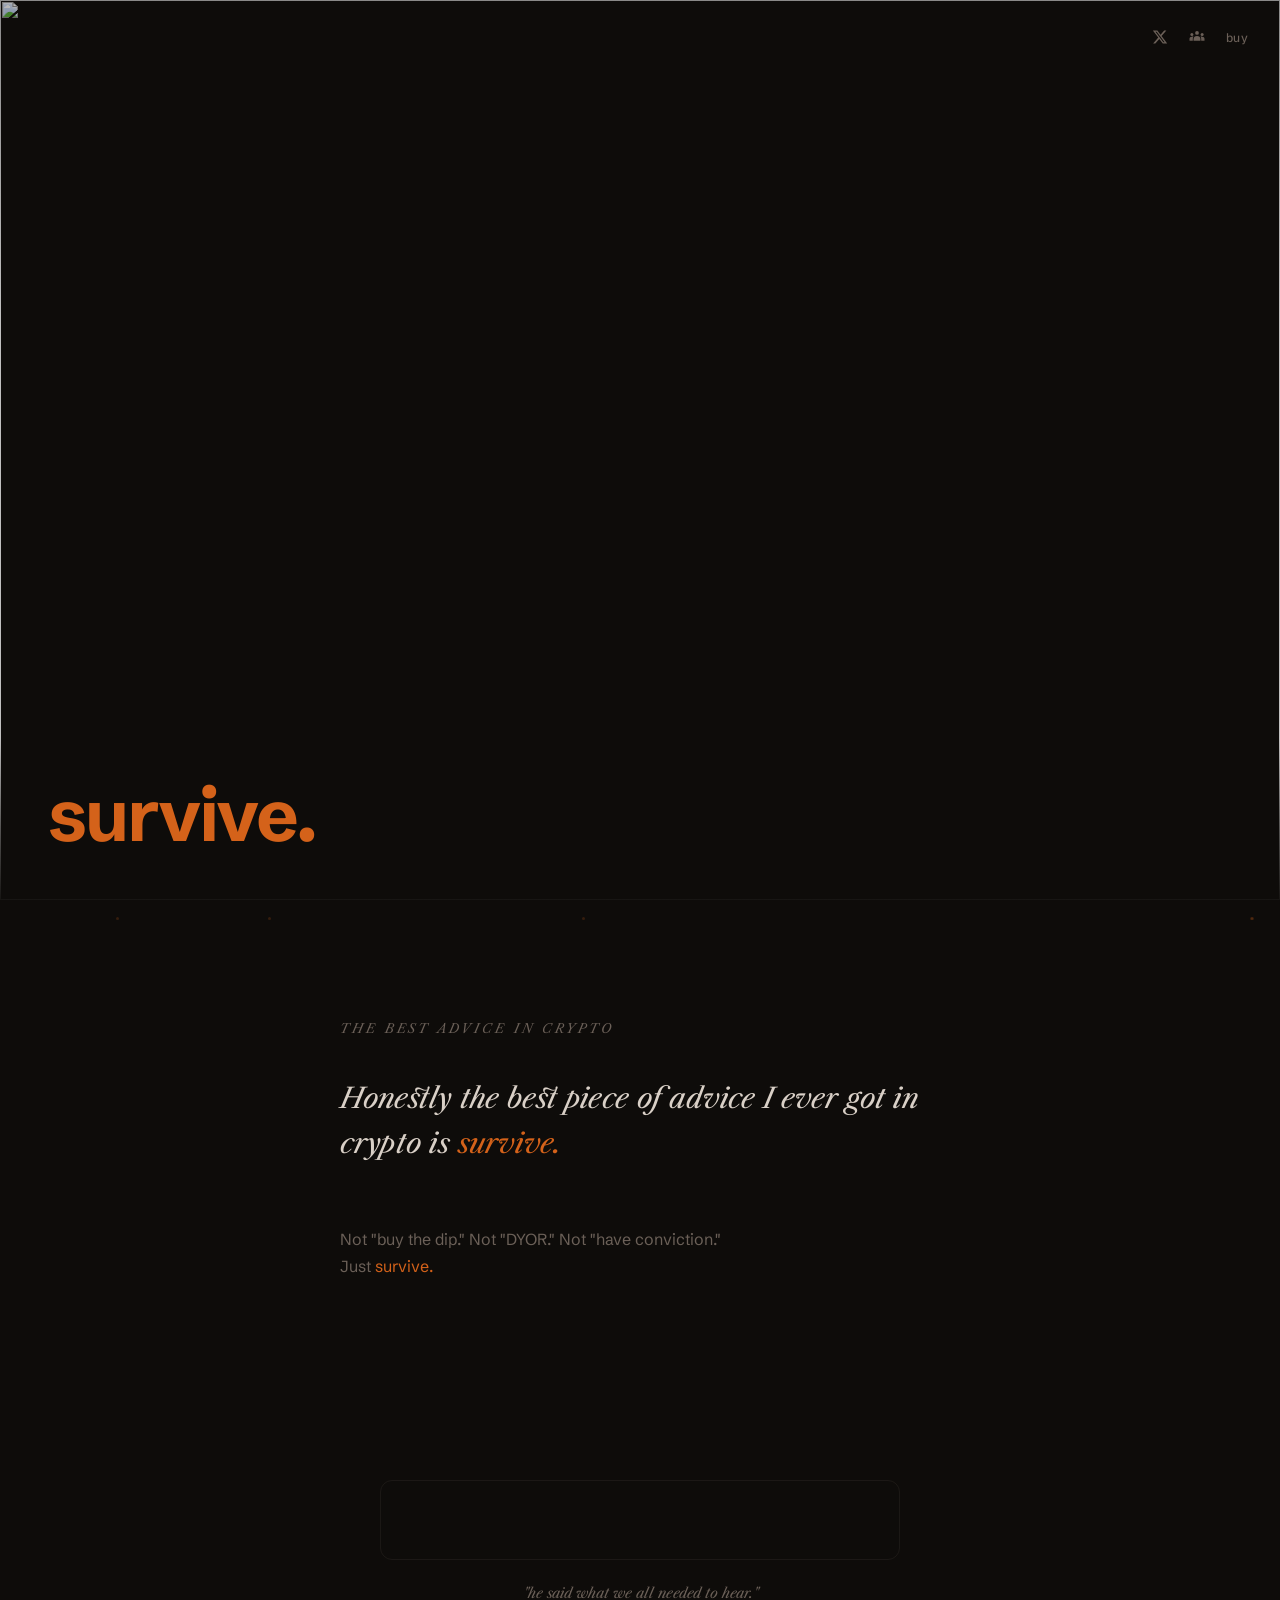
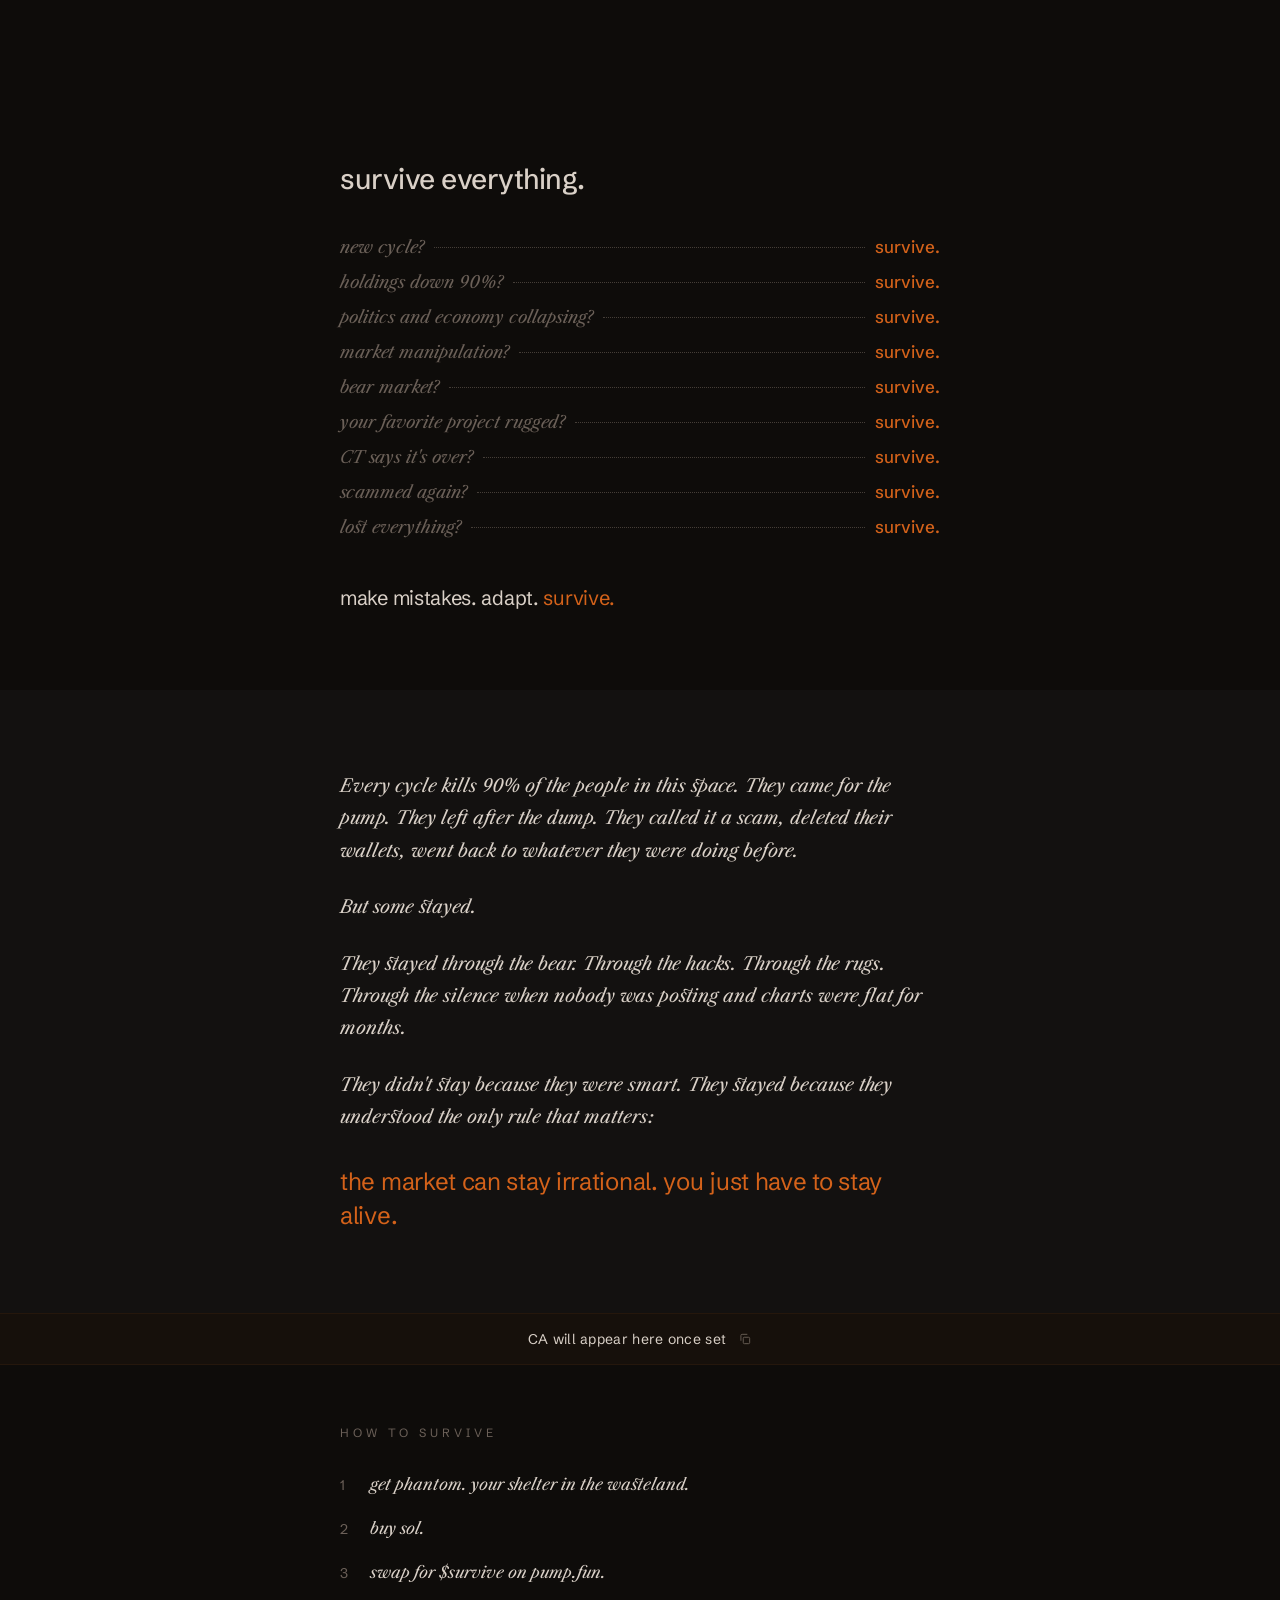
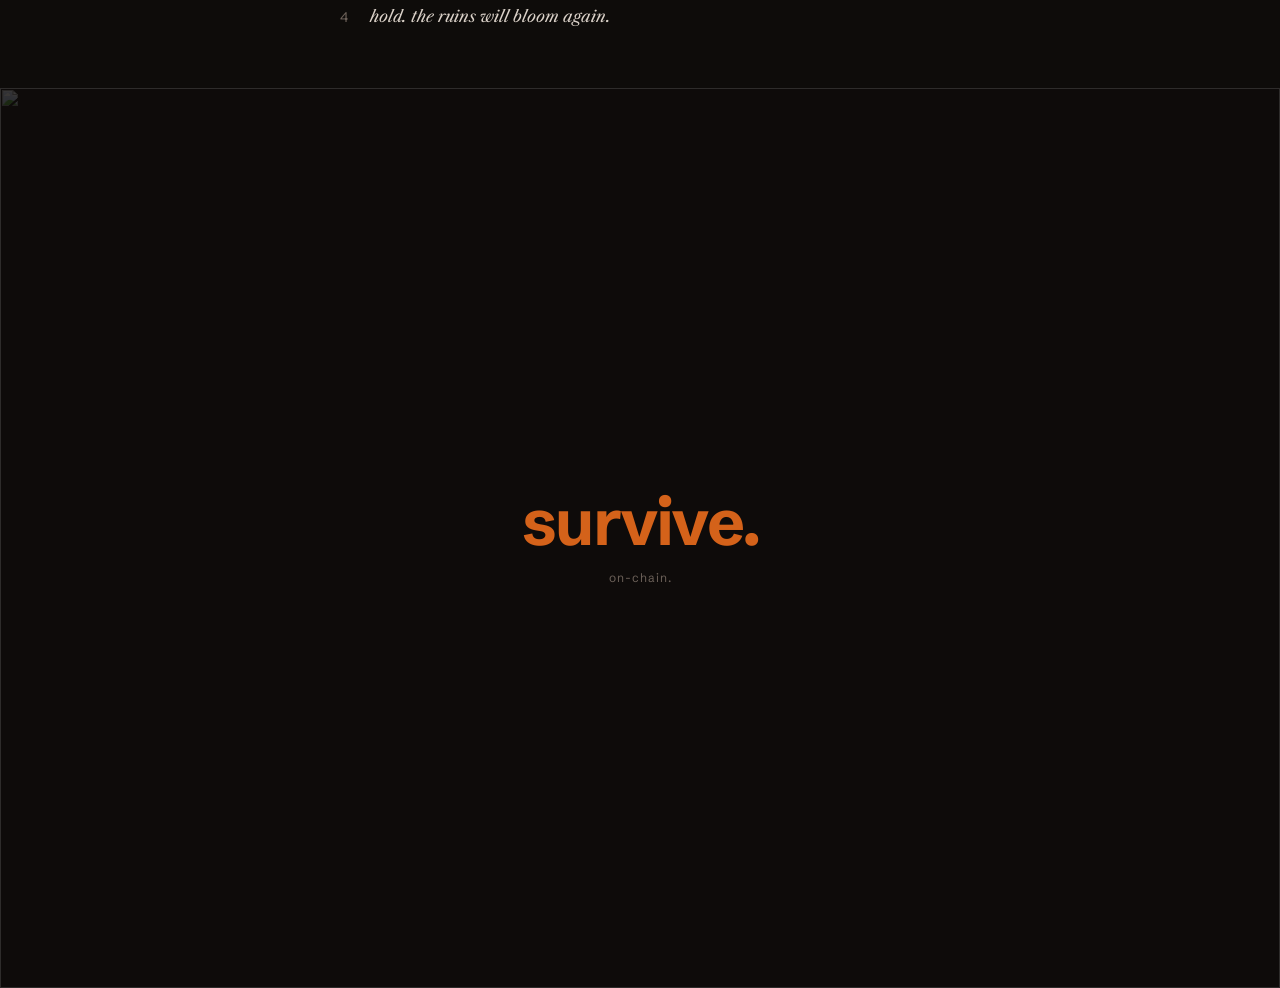
==== index.html @ 2aa5c8fb "initial commit: survive landing + admin" ====
<!DOCTYPE html>
<html lang="en">
<head>
    <meta charset="UTF-8">
    <meta name="viewport" content="width=device-width, initial-scale=1.0">
    <title>survive.</title>
    <meta name="description" content="the best advice in crypto. survive.">
    <link rel="icon" href="static/favicon.ico">
    <link rel="preconnect" href="https://fonts.googleapis.com">
    <link rel="preconnect" href="https://fonts.gstatic.com" crossorigin>
    <link href="https://fonts.googleapis.com/css2?family=Libre+Caslon+Text:ital,wght@0,400;1,400&family=Schibsted+Grotesk:wght@400;500;700&display=swap" rel="stylesheet">
    <link rel="stylesheet" href="style.css">
</head>
<body>

    <!-- nav -->
    <nav class="nav">
        <a id="nav-x" class="nav__icon" href="#" target="_blank" rel="noopener" aria-label="X">
            <svg viewBox="0 0 24 24" width="16" height="16" fill="currentColor" aria-hidden="true"><path d="M18.244 2.25h3.308l-7.227 8.26 8.502 11.24H16.17l-5.214-6.817L4.99 21.75H1.68l7.73-8.835L1.254 2.25H8.08l4.713 6.231zm-1.161 17.52h1.833L7.084 4.126H5.117z"/></svg>
        </a>
        <a id="nav-community" class="nav__icon" href="#" target="_blank" rel="noopener" aria-label="Community">
            <svg viewBox="0 0 24 24" width="18" height="18" fill="currentColor" aria-hidden="true">
                <circle cx="12" cy="6.5" r="2.5"/>
                <circle cx="5.2" cy="8.5" r="2"/>
                <circle cx="18.8" cy="8.5" r="2"/>
                <path d="M12 10.5c-2.8 0-4.6 1.7-4.6 4v2.5h9.2v-2.5c0-2.3-1.8-4-4.6-4z"/>
                <path d="M5.2 11.5c-2 0-3.2 1.2-3.2 2.8V17h4.4v-2.5c0-1.3.4-2.4 1-3.2-.6-.05-1.4-.1-2.2 0z" opacity=".95"/>
                <path d="M18.8 11.5c2 0 3.2 1.2 3.2 2.8V17h-4.4v-2.5c0-1.3-.4-2.4-1-3.2.6-.05 1.4-.1 2.2 0z" opacity=".95"/>
            </svg>
        </a>
        <a id="nav-buy" class="nav__buy" href="#" target="_blank" rel="noopener">buy</a>
    </nav>

    <!-- scroll-revealed CA pill -->
    <div class="ca-pill" id="ca-pill" role="button" tabindex="0" aria-label="copy contract address">
        <span class="ca-pill__label">CA</span>
        <span class="ca-pill__value" id="ca-pill-value">—</span>
    </div>

    <!-- I — HERO -->
    <section class="hero" id="hero">
        <img class="hero__img" src="static/hero.png" alt="">
        <div class="hero__overlay-top"></div>
        <div class="hero__overlay-bottom"></div>
        <h1 class="hero__word">survive.</h1>
    </section>

    <!-- II — THE ADVICE -->
    <section class="advice">
        <p class="advice__kicker">THE BEST ADVICE IN CRYPTO</p>
        <p class="advice__quote">
            Honestly the best piece of advice I ever got in crypto is <span class="ember">survive.</span>
        </p>
        <p class="advice__sub">
            Not "buy the dip." Not "DYOR." Not "have conviction."<br>
            Just <span class="ember">survive.</span>
        </p>
    </section>

    <!-- III — THE EMBED -->
    <section class="embed">
        <div class="embed__wrap" id="embed-wrap">
            <!-- tweet injected by script.js -->
        </div>
        <p class="embed__caption">"he said what we all needed to hear."</p>
    </section>

    <!-- IV — SURVIVE EVERYTHING -->
    <section class="every">
        <h2 class="every__title">survive everything.</h2>
        <div class="every__list" id="every-list">
            <div class="row"><span class="row__l">new cycle?</span><span class="row__dots"></span><span class="row__r">survive.</span></div>
            <div class="row"><span class="row__l">holdings down 90%?</span><span class="row__dots"></span><span class="row__r">survive.</span></div>
            <div class="row"><span class="row__l">politics and economy collapsing?</span><span class="row__dots"></span><span class="row__r">survive.</span></div>
            <div class="row"><span class="row__l">market manipulation?</span><span class="row__dots"></span><span class="row__r">survive.</span></div>
            <div class="row"><span class="row__l">bear market?</span><span class="row__dots"></span><span class="row__r">survive.</span></div>
            <div class="row"><span class="row__l">your favorite project rugged?</span><span class="row__dots"></span><span class="row__r">survive.</span></div>
            <div class="row"><span class="row__l">CT says it's over?</span><span class="row__dots"></span><span class="row__r">survive.</span></div>
            <div class="row"><span class="row__l">scammed again?</span><span class="row__dots"></span><span class="row__r">survive.</span></div>
            <div class="row"><span class="row__l">lost everything?</span><span class="row__dots"></span><span class="row__r">survive.</span></div>
        </div>
        <p class="every__outro">make mistakes. adapt. <span class="ember">survive.</span></p>
    </section>

    <!-- V — THE ONES WHO STAYED -->
    <section class="stayed">
        <div class="stayed__inner">
            <p>Every cycle kills 90% of the people in this space. They came for the pump. They left after the dump. They called it a scam, deleted their wallets, went back to whatever they were doing before.</p>
            <p>But some stayed.</p>
            <p>They stayed through the bear. Through the hacks. Through the rugs. Through the silence when nobody was posting and charts were flat for months.</p>
            <p>They didn't stay because they were smart. They stayed because they understood the only rule that matters:</p>
            <p class="stayed__final">the market can stay irrational. you just have to stay alive.</p>
        </div>
    </section>

    <!-- VI — CA BAR -->
    <div class="cabar" id="cabar" role="button" tabindex="0" aria-label="copy contract address">
        <span class="cabar__value" id="cabar-value">—</span>
        <svg class="cabar__copy" viewBox="0 0 24 24" width="14" height="14" fill="none" stroke="currentColor" stroke-width="1.6" aria-hidden="true">
            <rect x="9" y="9" width="11" height="11" rx="2"/>
            <path d="M5 15V6a2 2 0 0 1 2-2h9"/>
        </svg>
    </div>

    <!-- VII — HOW TO SURVIVE -->
    <section class="how">
        <p class="how__kicker">HOW TO SURVIVE</p>
        <ol class="how__list">
            <li><span class="how__n">1</span><span class="how__t">get phantom. your shelter in the wasteland.</span></li>
            <li><span class="how__n">2</span><span class="how__t">buy sol.</span></li>
            <li><span class="how__n">3</span><span class="how__t">swap for $survive on pump.fun.</span></li>
            <li><span class="how__n">4</span><span class="how__t">hold. the ruins will bloom again.</span></li>
        </ol>
    </section>

    <!-- VIII — FOOTER -->
    <section class="foot">
        <img class="foot__img" src="static/hero.png" alt="">
        <div class="foot__overlay"></div>
        <div class="foot__center">
            <h3 class="foot__word">survive.</h3>
            <p class="foot__sub">on-chain.</p>
        </div>
    </section>

    <!-- toast -->
    <div class="toast" id="toast">copied. now survive.</div>

    <script src="script.js"></script>
    <script async src="https://platform.twitter.com/widgets.js" charset="utf-8"></script>
</body>
</html>
---- style.css ----
:root {
    --scorched: #0E0C0A;
    --scorched-2: #131110;
    --ember: #D4621A;
    --ash: #D9D0C7;
    --smoke: #6B6058;
    --ember-line: rgba(212, 98, 26, 0.08);
    --ember-tint: rgba(212, 98, 26, 0.04);
    --ember-hover: rgba(212, 98, 26, 0.2);
    --smoke-line: rgba(107, 96, 88, 0.15);
}

*, *::before, *::after {
    margin: 0;
    padding: 0;
    box-sizing: border-box;
}

html {
    scroll-behavior: smooth;
    -webkit-font-smoothing: antialiased;
    -moz-osx-font-smoothing: grayscale;
}

body {
    background: var(--scorched);
    color: var(--ash);
    font-family: 'Libre Caslon Text', Georgia, serif;
    font-style: italic;
    overflow-x: hidden;
    min-height: 100vh;
}

.ember { color: var(--ember); }

/* --- NAV --- */
.nav {
    position: fixed;
    top: 28px;
    right: 32px;
    z-index: 50;
    display: flex;
    align-items: center;
    gap: 20px;
}

.nav__icon {
    color: var(--smoke);
    display: inline-flex;
    align-items: center;
    justify-content: center;
    transition: color 0.25s ease;
}

.nav__icon:hover { color: var(--ash); }

.nav__buy {
    font-family: 'Schibsted Grotesk', sans-serif;
    font-style: normal;
    font-size: 12px;
    font-weight: 500;
    letter-spacing: 0.5px;
    color: var(--smoke);
    text-decoration: none;
    transition: color 0.25s ease;
}

.nav__buy:hover { color: var(--ember); }

/* --- SCROLL CA PILL --- */
.ca-pill {
    position: fixed;
    top: 64px;
    right: 32px;
    z-index: 49;
    font-family: 'Schibsted Grotesk', sans-serif;
    font-style: normal;
    font-size: 11px;
    letter-spacing: 0.5px;
    color: var(--smoke);
    cursor: pointer;
    user-select: none;
    opacity: 0;
    transform: translateY(-4px);
    pointer-events: none;
    transition: opacity 0.4s ease, transform 0.4s ease, color 0.25s ease;
    display: flex;
    align-items: center;
    gap: 8px;
}

.ca-pill__label {
    color: var(--smoke);
    font-weight: 500;
}

.ca-pill__value {
    color: var(--ash);
    font-weight: 400;
}

body.past-hero .ca-pill {
    opacity: 1;
    transform: translateY(0);
    pointer-events: auto;
}

.ca-pill:hover { color: var(--ember); }
.ca-pill:hover .ca-pill__value { color: var(--ember); }

/* --- I — HERO --- */
.hero {
    position: relative;
    min-height: 100vh;
    overflow: hidden;
}

.hero__img {
    position: absolute;
    inset: 0;
    width: 100%;
    height: 100%;
    object-fit: cover;
    object-position: center;
}

.hero__overlay-top {
    position: absolute;
    inset: 0;
    background: linear-gradient(to bottom, rgba(14, 12, 10, 0.3) 0%, rgba(14, 12, 10, 0) 35%);
    pointer-events: none;
}

.hero__overlay-bottom {
    position: absolute;
    inset: 0;
    background: linear-gradient(to top, rgba(14, 12, 10, 0.95) 0%, rgba(14, 12, 10, 0.6) 8%, rgba(14, 12, 10, 0) 18%);
    pointer-events: none;
}

.hero__word {
    position: absolute;
    bottom: 48px;
    left: 48px;
    font-family: 'Schibsted Grotesk', sans-serif;
    font-style: normal;
    font-weight: 700;
    font-size: 72px;
    line-height: 1;
    letter-spacing: -2px;
    color: var(--ember);
    margin: 0;
}

/* --- II — THE ADVICE --- */
.advice {
    padding: 120px 24px;
    max-width: 648px;
    margin: 0 auto;
    text-align: left;
}

.advice__kicker {
    font-family: 'Libre Caslon Text', serif;
    font-style: italic;
    font-size: 13px;
    color: var(--smoke);
    letter-spacing: 3px;
    margin-bottom: 40px;
}

.advice__quote {
    font-family: 'Libre Caslon Text', serif;
    font-style: italic;
    font-size: 28px;
    line-height: 1.6;
    color: var(--ash);
    margin-bottom: 60px;
}

.advice__sub {
    font-family: 'Schibsted Grotesk', sans-serif;
    font-style: normal;
    font-size: 16px;
    line-height: 1.7;
    color: var(--smoke);
}

/* --- III — THE EMBED --- */
.embed {
    padding: 80px 24px;
    max-width: 568px;
    margin: 0 auto;
}

.embed__wrap {
    max-width: 520px;
    margin: 0 auto;
    border-radius: 12px;
    border: 1px solid var(--smoke-line);
    overflow: hidden;
    transition: border-color 0.3s ease;
    min-height: 80px;
}

.embed__wrap:hover { border-color: var(--ember-hover); }

.embed__wrap .twitter-tweet { margin: 0 !important; }

.embed__wrap iframe {
    border-radius: 12px !important;
}

.tweet-fallback {
    display: block;
    width: 100%;
    height: auto;
}

.embed__caption {
    font-family: 'Libre Caslon Text', serif;
    font-style: italic;
    font-size: 14px;
    color: var(--smoke);
    text-align: center;
    margin-top: 24px;
}

/* --- IV — SURVIVE EVERYTHING --- */
.every {
    padding: 80px 24px;
    max-width: 648px;
    margin: 0 auto;
}

.every__title {
    font-family: 'Schibsted Grotesk', sans-serif;
    font-style: normal;
    font-weight: 500;
    font-size: 28px;
    color: var(--ash);
    margin-bottom: 40px;
    letter-spacing: -0.5px;
}

.every__list {
    display: flex;
    flex-direction: column;
    gap: 14px;
}

.row {
    display: flex;
    align-items: baseline;
    gap: 0;
    opacity: 0;
    transform: translateY(6px);
    transition: opacity 0.7s ease, transform 0.7s ease;
}

.row.in {
    opacity: 1;
    transform: translateY(0);
}

.row__l {
    font-family: 'Libre Caslon Text', serif;
    font-style: italic;
    font-size: 17px;
    color: var(--smoke);
    white-space: nowrap;
}

.row__dots {
    flex: 1;
    border-bottom: 1px dotted var(--smoke);
    margin: 0 10px;
    transform: translateY(-5px);
    min-width: 24px;
    opacity: 0.6;
}

.row__r {
    font-family: 'Schibsted Grotesk', sans-serif;
    font-style: normal;
    font-weight: 500;
    font-size: 17px;
    color: var(--ember);
    white-space: nowrap;
}

.every__outro {
    margin-top: 48px;
    font-family: 'Schibsted Grotesk', sans-serif;
    font-style: normal;
    font-size: 20px;
    color: var(--ash);
    letter-spacing: -0.3px;
}

/* --- V — THE ONES WHO STAYED --- */
.stayed {
    background: var(--scorched-2);
    padding: 80px 24px;
}

.stayed__inner {
    max-width: 600px;
    margin: 0 auto;
}

.stayed__inner p {
    font-family: 'Libre Caslon Text', serif;
    font-style: italic;
    font-size: 18px;
    line-height: 1.8;
    color: var(--ash);
    margin-bottom: 24px;
}

.stayed__inner p:last-child { margin-bottom: 0; }

.stayed__final {
    font-family: 'Schibsted Grotesk', sans-serif !important;
    font-style: normal !important;
    font-size: 24px !important;
    line-height: 1.4 !important;
    color: var(--ember) !important;
    margin-top: 32px !important;
    letter-spacing: -0.3px;
}

/* --- VI — CA BAR --- */
.cabar {
    width: 100%;
    background: var(--ember-tint);
    border-top: 1px solid var(--ember-line);
    border-bottom: 1px solid var(--ember-line);
    padding: 16px 24px;
    display: flex;
    align-items: center;
    justify-content: center;
    gap: 12px;
    cursor: pointer;
    user-select: none;
    transition: background 0.25s ease;
}

.cabar:hover { background: rgba(212, 98, 26, 0.07); }

.cabar__value {
    font-family: 'Schibsted Grotesk', sans-serif;
    font-style: normal;
    font-size: 14px;
    color: var(--ash);
    letter-spacing: 0.3px;
    word-break: break-all;
    text-align: center;
}

.cabar__copy {
    color: var(--smoke);
    flex-shrink: 0;
    transition: color 0.25s ease;
}

.cabar:hover .cabar__copy { color: var(--ember); }

/* --- VII — HOW TO SURVIVE --- */
.how {
    padding: 60px 24px;
    max-width: 648px;
    margin: 0 auto;
}

.how__kicker {
    font-family: 'Schibsted Grotesk', sans-serif;
    font-style: normal;
    font-size: 12px;
    color: var(--smoke);
    letter-spacing: 4px;
    margin-bottom: 32px;
}

.how__list {
    list-style: none;
    display: flex;
    flex-direction: column;
    gap: 20px;
}

.how__list li {
    display: flex;
    align-items: baseline;
    gap: 16px;
}

.how__n {
    font-family: 'Schibsted Grotesk', sans-serif;
    font-style: normal;
    font-size: 14px;
    color: var(--smoke);
    min-width: 14px;
}

.how__t {
    font-family: 'Libre Caslon Text', serif;
    font-style: italic;
    font-size: 16px;
    line-height: 1.5;
    color: var(--ash);
}

/* --- VIII — FOOTER --- */
.foot {
    position: relative;
    min-height: 100vh;
    overflow: hidden;
    display: flex;
    align-items: center;
    justify-content: center;
}

.foot__img {
    position: absolute;
    inset: 0;
    width: 100%;
    height: 100%;
    object-fit: cover;
    object-position: center;
}

.foot__overlay {
    position: absolute;
    inset: 0;
    background: rgba(14, 12, 10, 0.82);
    pointer-events: none;
}

.foot__center {
    position: relative;
    text-align: center;
    z-index: 1;
}

.foot__word {
    font-family: 'Schibsted Grotesk', sans-serif;
    font-style: normal;
    font-weight: 700;
    font-size: 64px;
    line-height: 1;
    letter-spacing: -2px;
    color: var(--ember);
    margin: 0 0 16px 0;
    animation: pulse 5s ease-in-out infinite;
}

.foot__sub {
    font-family: 'Schibsted Grotesk', sans-serif;
    font-style: normal;
    font-size: 12px;
    letter-spacing: 1px;
    color: var(--smoke);
}

@keyframes pulse {
    0%, 100% { opacity: 0.6; }
    50% { opacity: 1; }
}

/* --- EMBERS --- */
.ember-dot {
    position: fixed;
    bottom: -20px;
    width: 3px;
    height: 3px;
    border-radius: 50%;
    background: var(--ember);
    pointer-events: none;
    z-index: 5;
    opacity: 0.2;
    animation: drift linear infinite, flicker ease-in-out infinite;
}

@keyframes drift {
    from { transform: translateY(0); }
    to { transform: translateY(-110vh); }
}

@keyframes flicker {
    0%, 100% { opacity: 0.15; }
    50% { opacity: 0.3; }
}

/* --- TOAST --- */
.toast {
    position: fixed;
    bottom: 32px;
    left: 50%;
    transform: translateX(-50%) translateY(8px);
    font-family: 'Schibsted Grotesk', sans-serif;
    font-style: normal;
    font-size: 13px;
    letter-spacing: 0.4px;
    color: var(--ember);
    background: rgba(14, 12, 10, 0.95);
    border: 1px solid var(--ember-line);
    padding: 10px 18px;
    border-radius: 4px;
    opacity: 0;
    pointer-events: none;
    z-index: 100;
    transition: opacity 0.3s ease, transform 0.3s ease;
}

.toast.show {
    opacity: 1;
    transform: translateX(-50%) translateY(0);
}

/* --- RESPONSIVE --- */
@media (max-width: 768px) {
    .nav {
        top: 20px;
        right: 20px;
        gap: 16px;
    }
    .ca-pill {
        top: 52px;
        right: 20px;
        font-size: 10px;
    }
    .hero__word {
        bottom: 32px;
        left: 24px;
        font-size: 40px;
        letter-spacing: -1.2px;
    }
    .advice {
        padding: 80px 24px;
    }
    .advice__quote {
        font-size: 20px;
        line-height: 1.55;
    }
    .advice__sub {
        font-size: 14px;
    }
    .embed { padding: 60px 20px; }
    .every { padding: 60px 24px; }
    .every__title { font-size: 24px; }
    .row__l, .row__r { font-size: 15px; }
    .row__l {
        white-space: normal;
        max-width: 60%;
    }
    .every__outro { font-size: 17px; }
    .stayed { padding: 60px 24px; }
    .stayed__inner p { font-size: 16px; line-height: 1.75; }
    .stayed__final { font-size: 20px !important; }
    .how { padding: 48px 24px; }
    .how__t { font-size: 15px; }
    .cabar__value { font-size: 12px; }
    .foot__word {
        font-size: 36px;
        letter-spacing: -1px;
    }
}

@media (max-width: 380px) {
    .row__l { font-size: 14px; max-width: 55%; }
    .row__r { font-size: 14px; }
    .hero__word { font-size: 36px; }
}

@media (prefers-reduced-motion: reduce) {
    .ember-dot { animation: none; opacity: 0.2; }
    .foot__word { animation: none; opacity: 0.9; }
    .row { transition: none; opacity: 1; transform: none; }
}
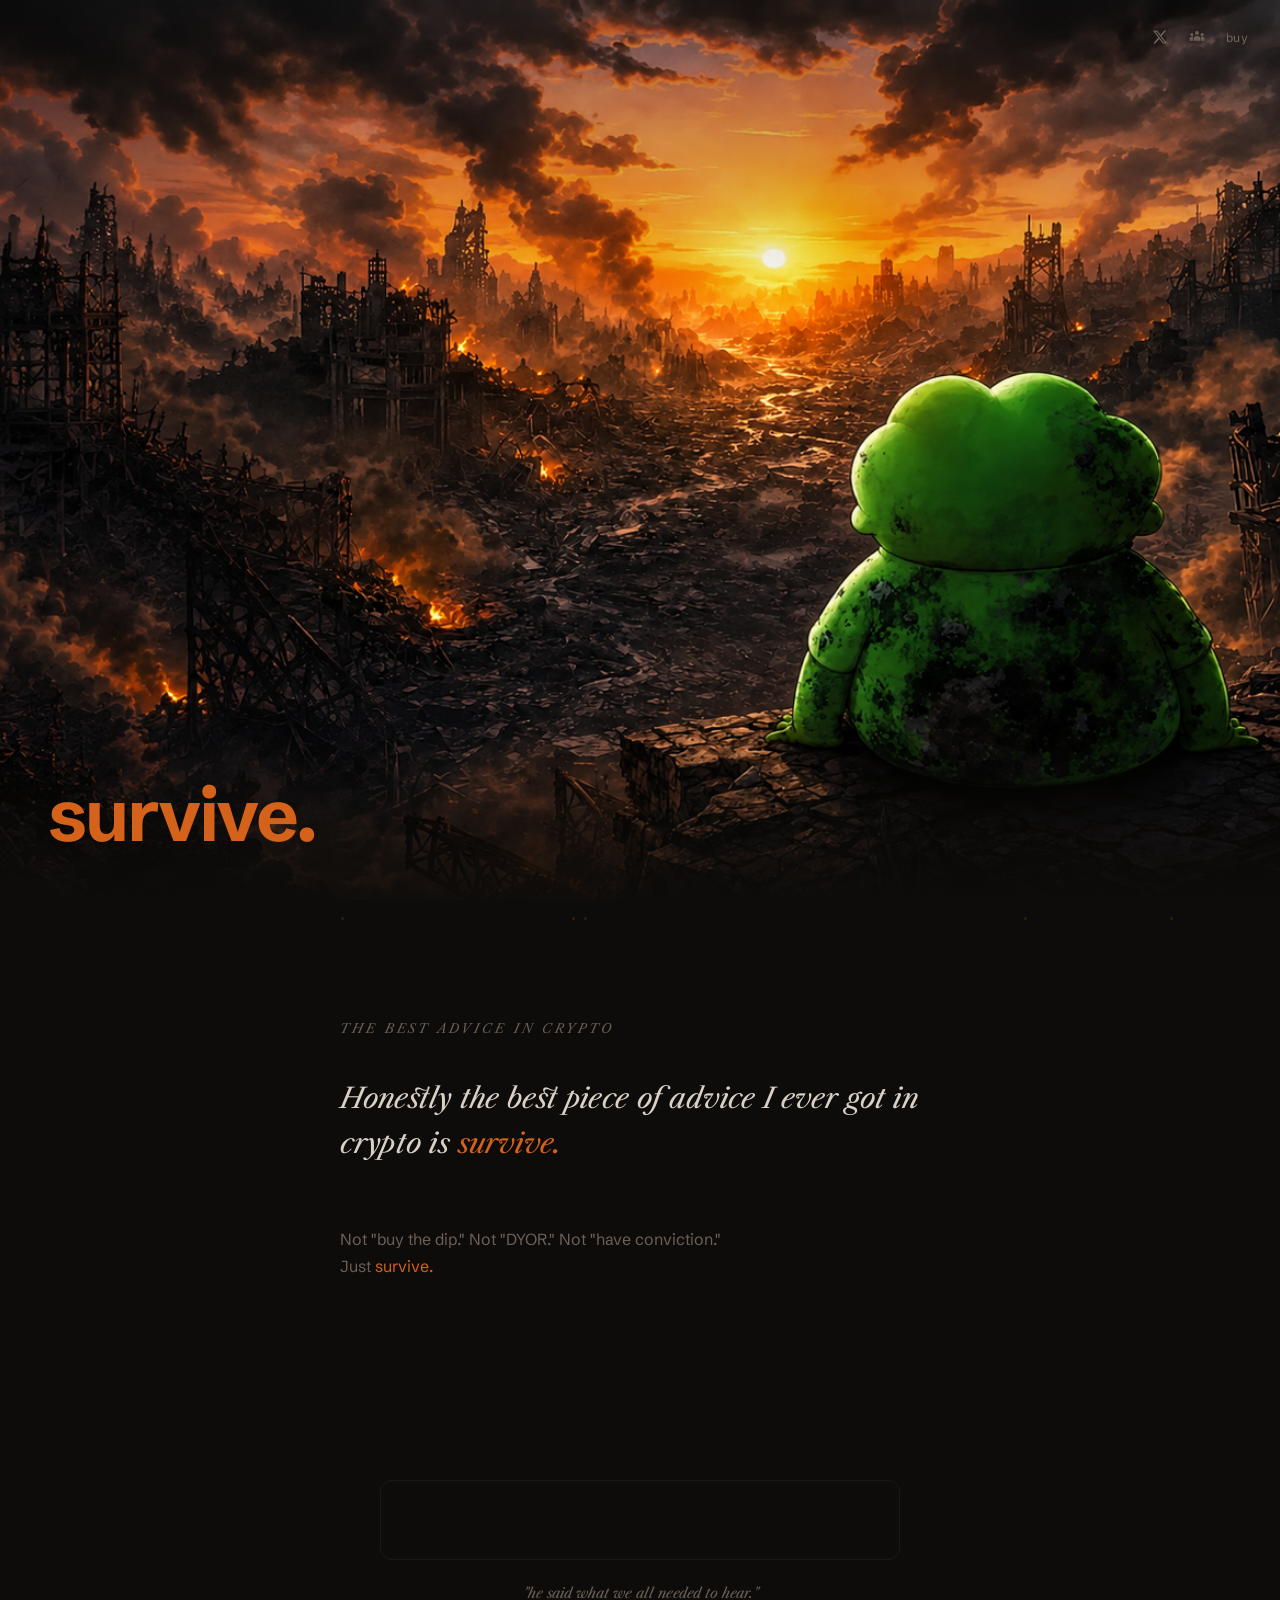
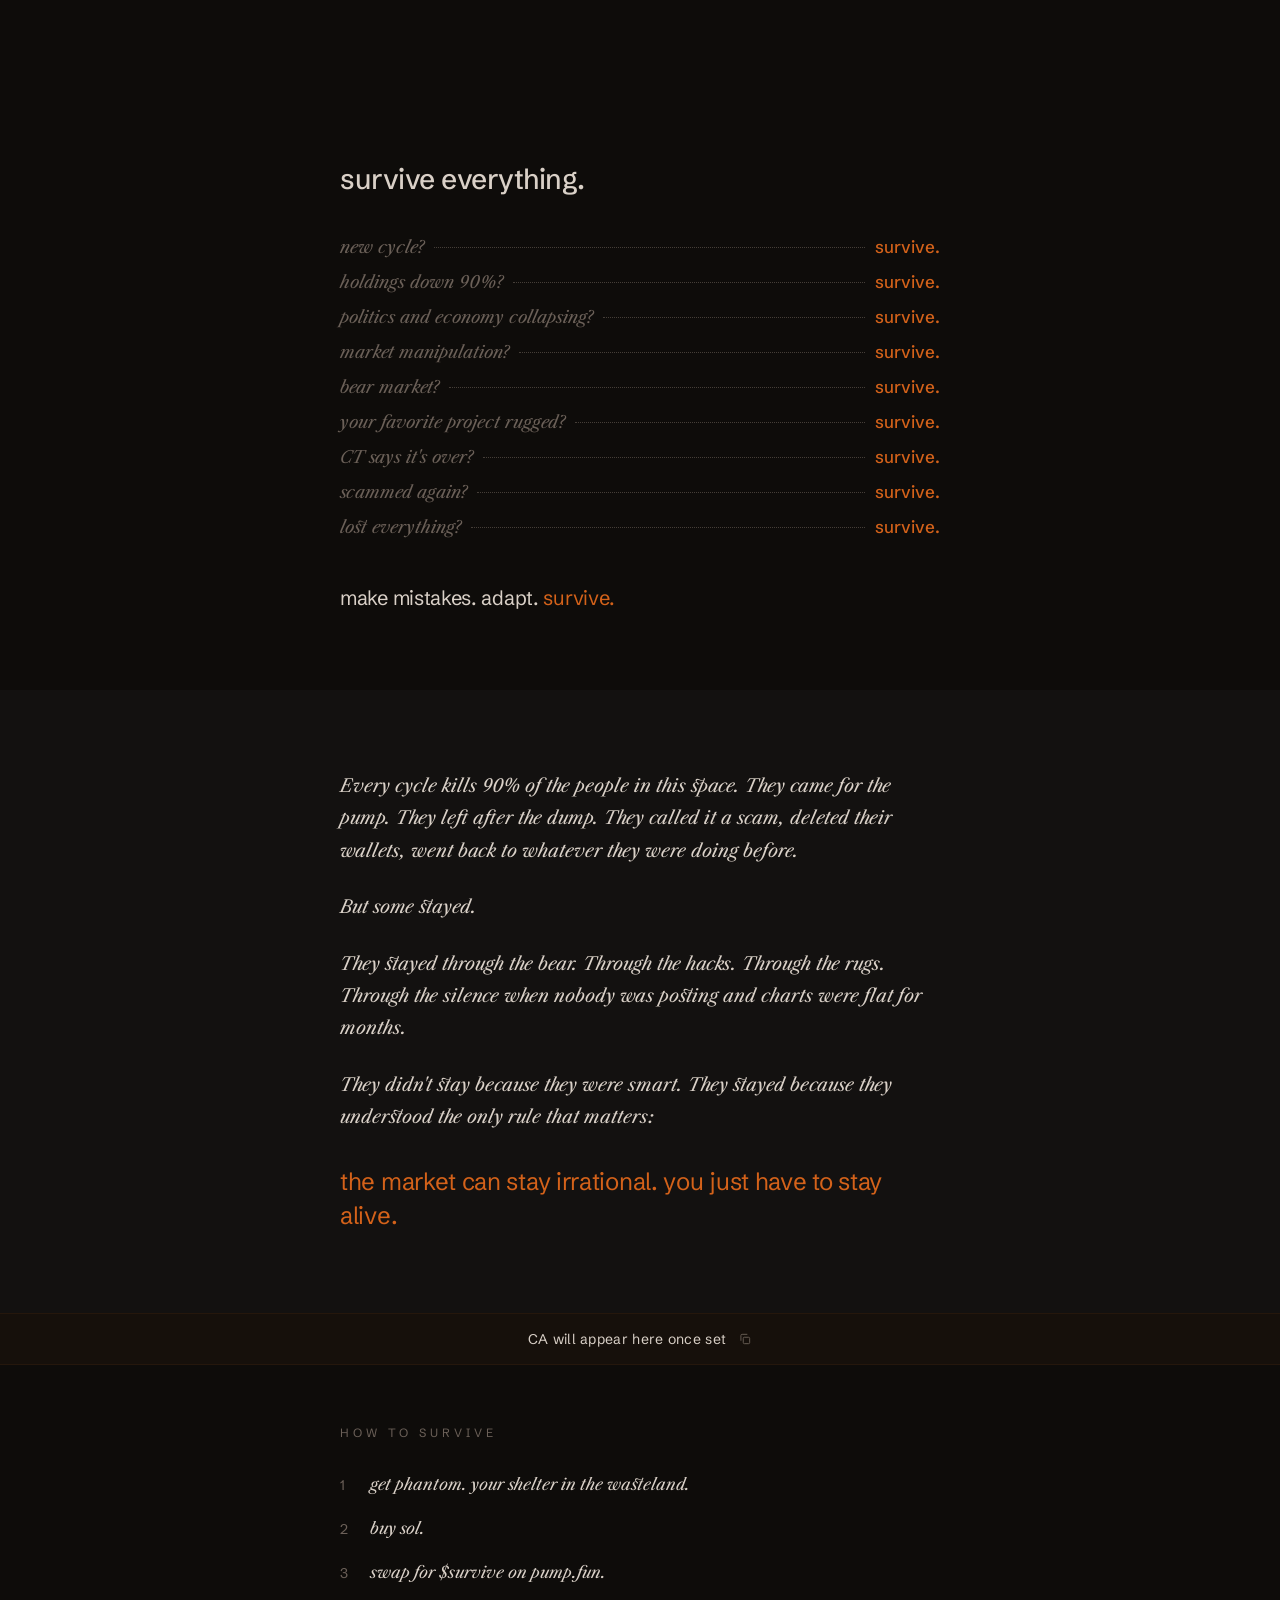
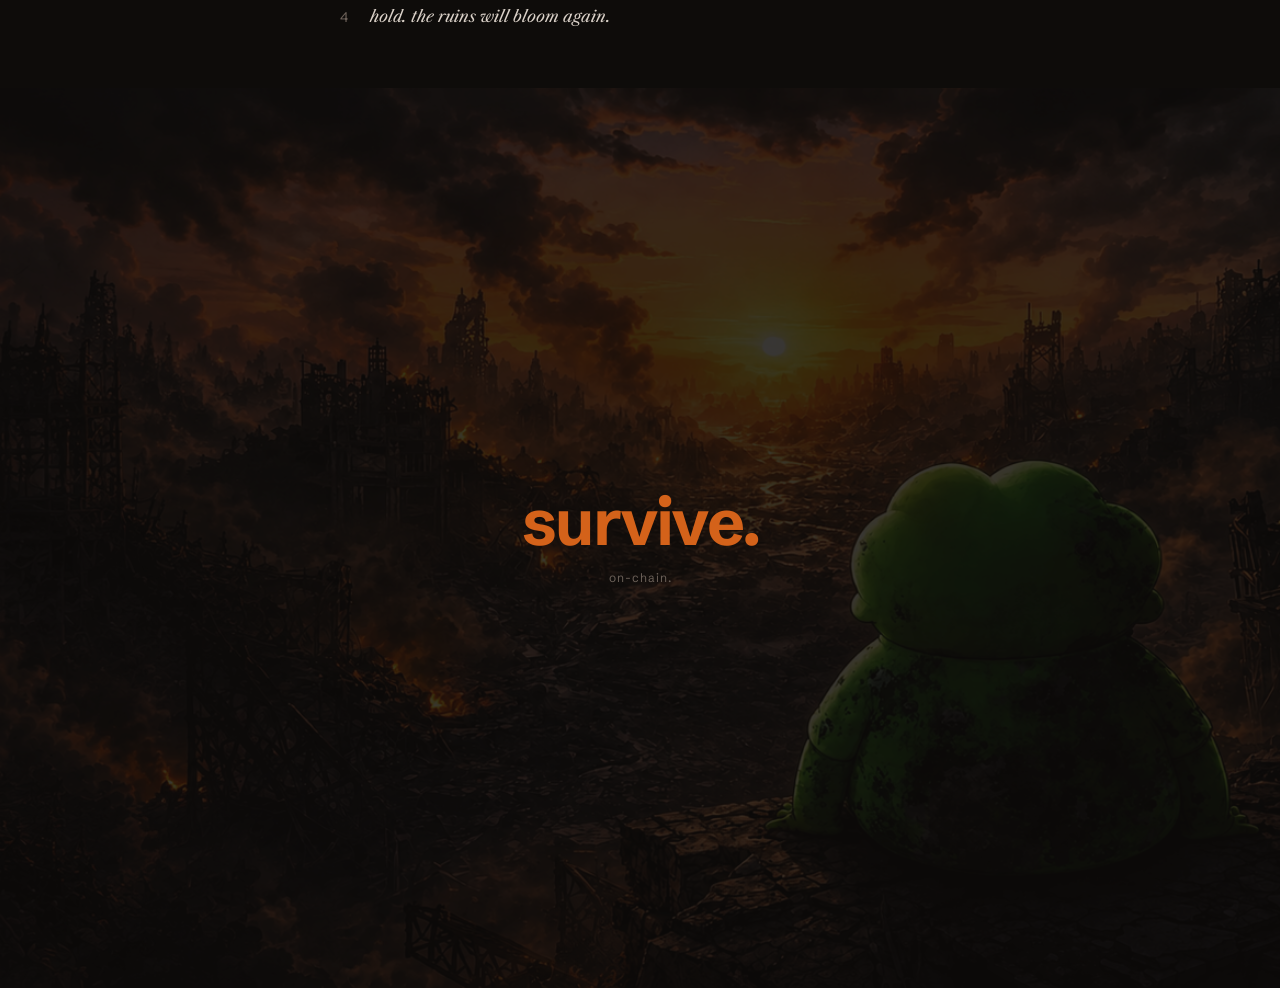
==== commit 5d9487b9: "add hero and favicon assets" ====
--- a/index.html
+++ b/index.html
@@ -5,7 +5,7 @@
     <meta name="viewport" content="width=device-width, initial-scale=1.0">
     <title>survive.</title>
     <meta name="description" content="the best advice in crypto. survive.">
-    <link rel="icon" href="static/favicon.ico">
+    <link rel="icon" type="image/png" href="static/favicon.png">
     <link rel="preconnect" href="https://fonts.googleapis.com">
     <link rel="preconnect" href="https://fonts.gstatic.com" crossorigin>
     <link href="https://fonts.googleapis.com/css2?family=Libre+Caslon+Text:ital,wght@0,400;1,400&family=Schibsted+Grotesk:wght@400;500;700&display=swap" rel="stylesheet">
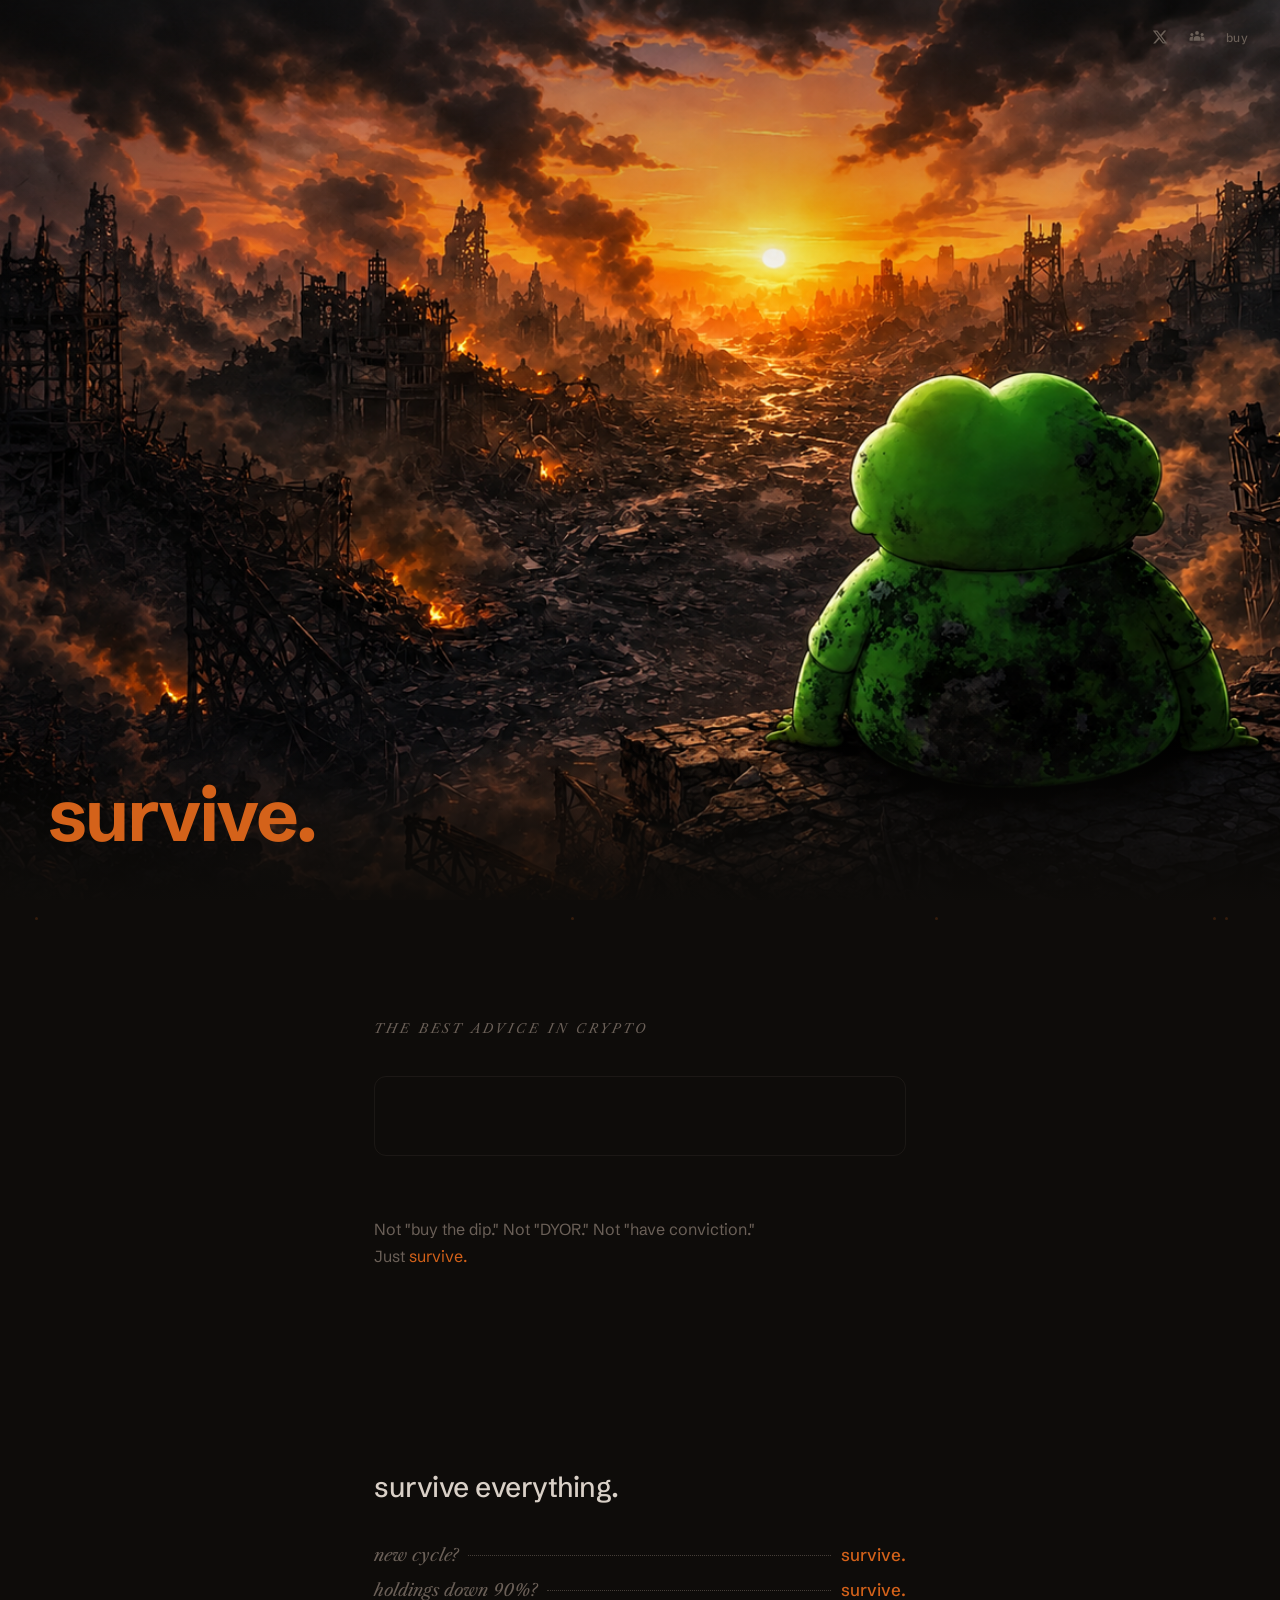
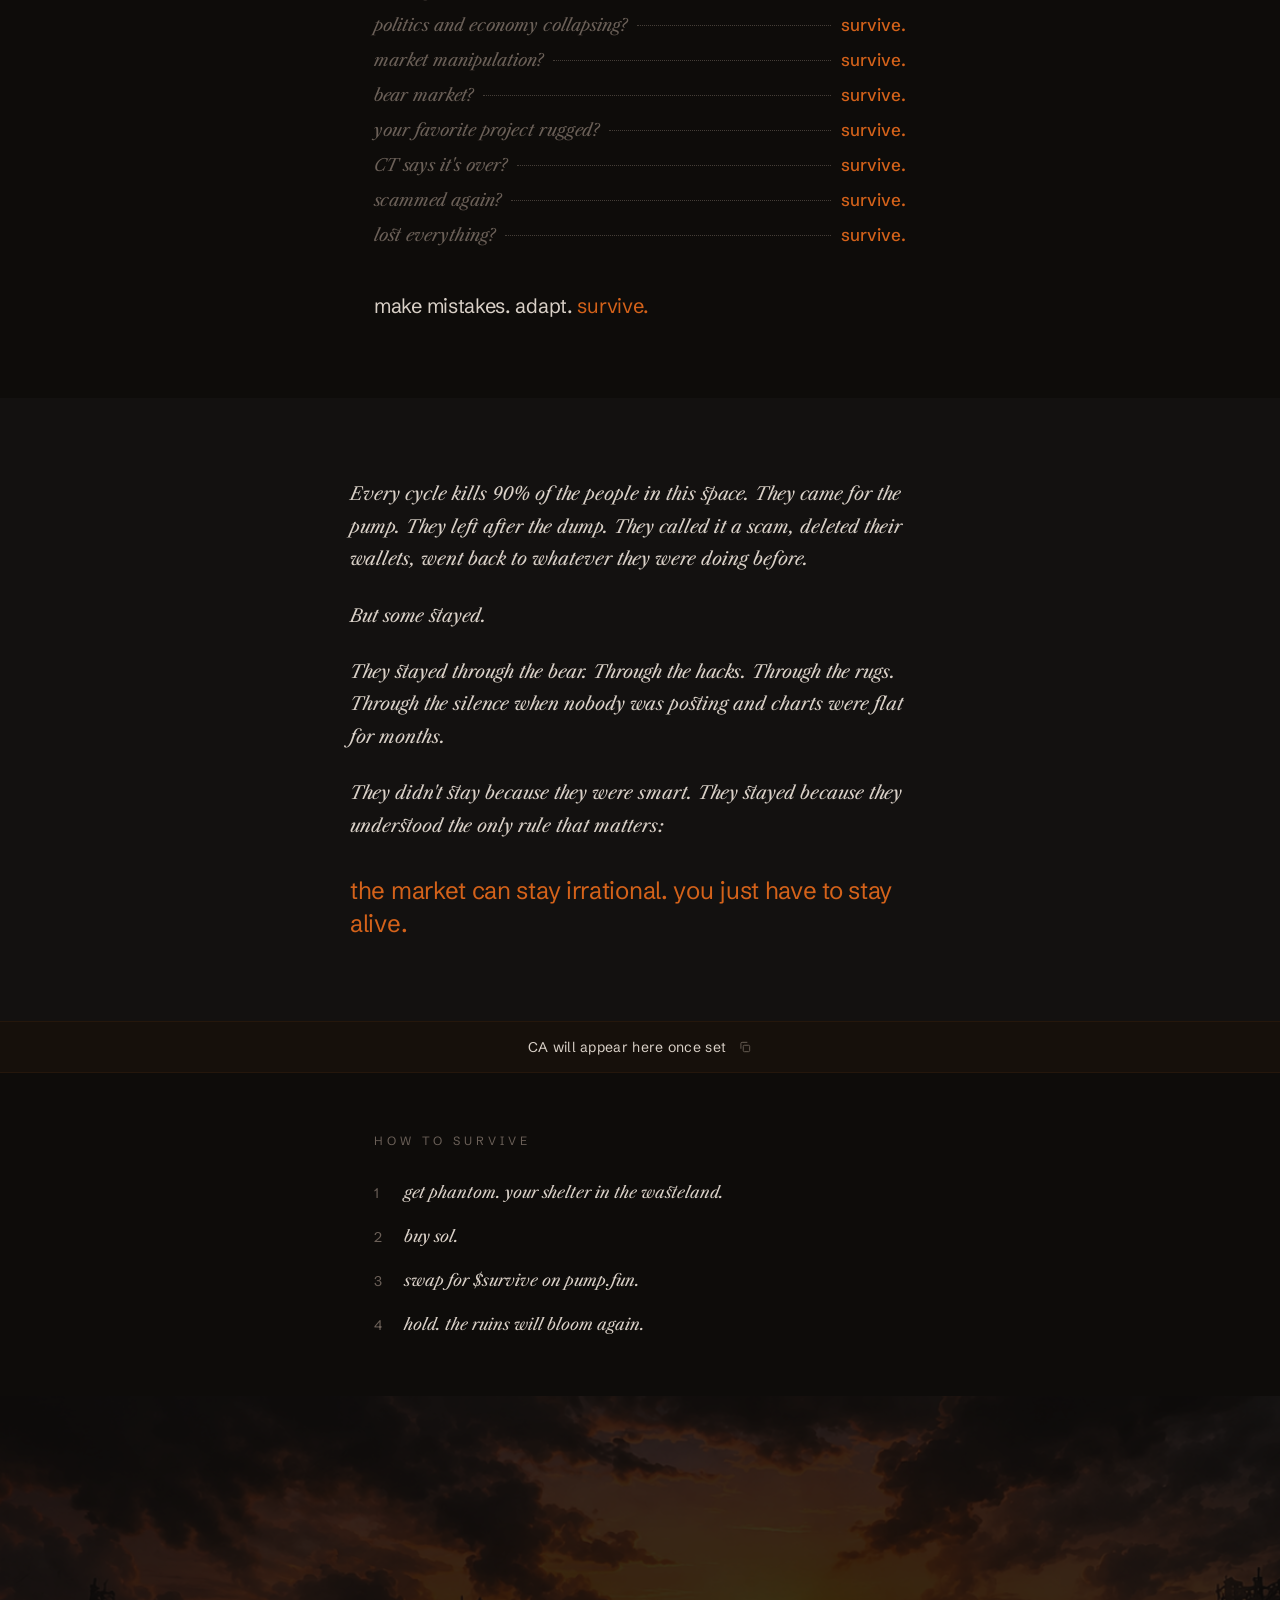
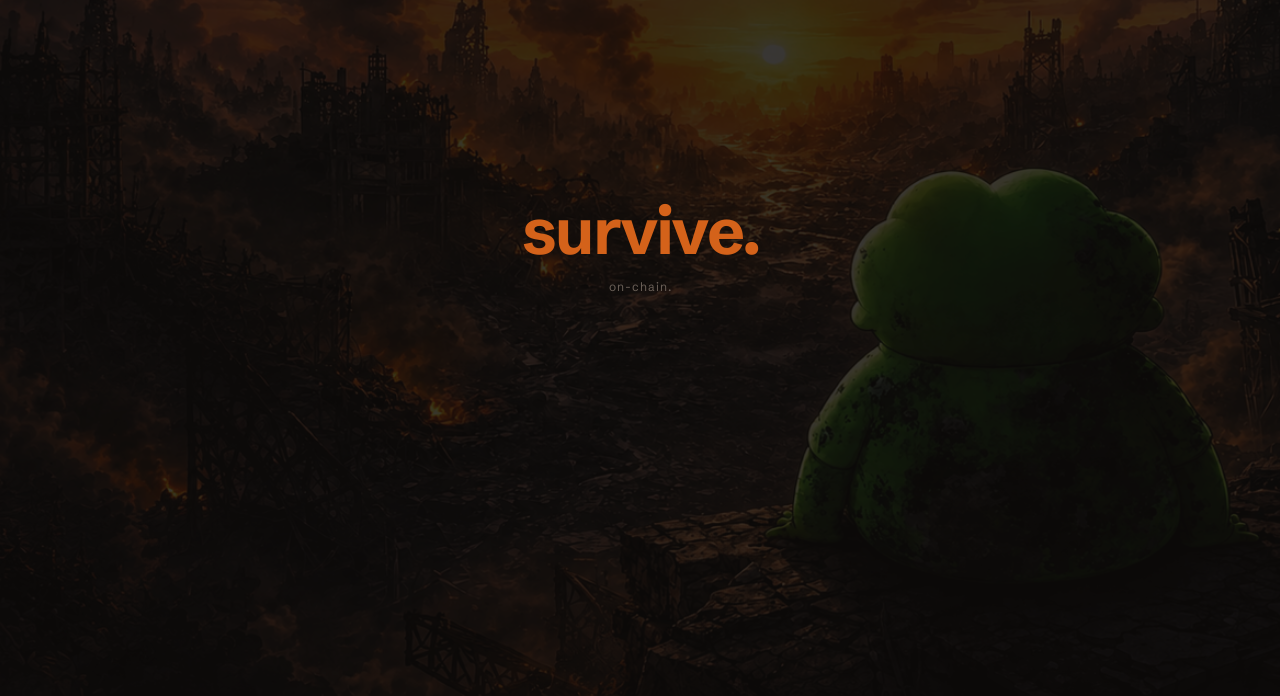
==== commit e23f6e95: "fold tweet embed into advice section, drop duplicate quote and caption" ====
--- a/index.html
+++ b/index.html
@@ -48,21 +48,13 @@
     <!-- II — THE ADVICE -->
     <section class="advice">
         <p class="advice__kicker">THE BEST ADVICE IN CRYPTO</p>
-        <p class="advice__quote">
-            Honestly the best piece of advice I ever got in crypto is <span class="ember">survive.</span>
-        </p>
+        <div class="embed__wrap" id="embed-wrap">
+            <!-- tweet injected by script.js -->
+        </div>
         <p class="advice__sub">
             Not "buy the dip." Not "DYOR." Not "have conviction."<br>
             Just <span class="ember">survive.</span>
         </p>
-    </section>
-
-    <!-- III — THE EMBED -->
-    <section class="embed">
-        <div class="embed__wrap" id="embed-wrap">
-            <!-- tweet injected by script.js -->
-        </div>
-        <p class="embed__caption">"he said what we all needed to hear."</p>
     </section>
 
     <!-- IV — SURVIVE EVERYTHING -->
--- a/style.css
+++ b/style.css
@@ -155,7 +155,7 @@
 /* --- II — THE ADVICE --- */
 .advice {
     padding: 120px 24px;
-    max-width: 648px;
+    max-width: 580px;
     margin: 0 auto;
     text-align: left;
 }
@@ -169,32 +169,18 @@
     margin-bottom: 40px;
 }
 
-.advice__quote {
-    font-family: 'Libre Caslon Text', serif;
-    font-style: italic;
-    font-size: 28px;
-    line-height: 1.6;
-    color: var(--ash);
-    margin-bottom: 60px;
-}
-
 .advice__sub {
     font-family: 'Schibsted Grotesk', sans-serif;
     font-style: normal;
     font-size: 16px;
     line-height: 1.7;
     color: var(--smoke);
-}
-
-/* --- III — THE EMBED --- */
-.embed {
-    padding: 80px 24px;
-    max-width: 568px;
-    margin: 0 auto;
-}
-
+    margin-top: 60px;
+}
+
+/* --- TWEET EMBED (lives inside .advice) --- */
 .embed__wrap {
-    max-width: 520px;
+    width: 100%;
     margin: 0 auto;
     border-radius: 12px;
     border: 1px solid var(--smoke-line);
@@ -203,6 +189,12 @@
     min-height: 80px;
 }
 
+.embed__wrap .twitter-tweet,
+.embed__wrap iframe {
+    width: 100% !important;
+    max-width: 100% !important;
+}
+
 .embed__wrap:hover { border-color: var(--ember-hover); }
 
 .embed__wrap .twitter-tweet { margin: 0 !important; }
@@ -217,19 +209,10 @@
     height: auto;
 }
 
-.embed__caption {
-    font-family: 'Libre Caslon Text', serif;
-    font-style: italic;
-    font-size: 14px;
-    color: var(--smoke);
-    text-align: center;
-    margin-top: 24px;
-}
-
 /* --- IV — SURVIVE EVERYTHING --- */
 .every {
     padding: 80px 24px;
-    max-width: 648px;
+    max-width: 580px;
     margin: 0 auto;
 }
 
@@ -305,7 +288,7 @@
 }
 
 .stayed__inner {
-    max-width: 600px;
+    max-width: 580px;
     margin: 0 auto;
 }
 
@@ -369,7 +352,7 @@
 /* --- VII — HOW TO SURVIVE --- */
 .how {
     padding: 60px 24px;
-    max-width: 648px;
+    max-width: 580px;
     margin: 0 auto;
 }
 
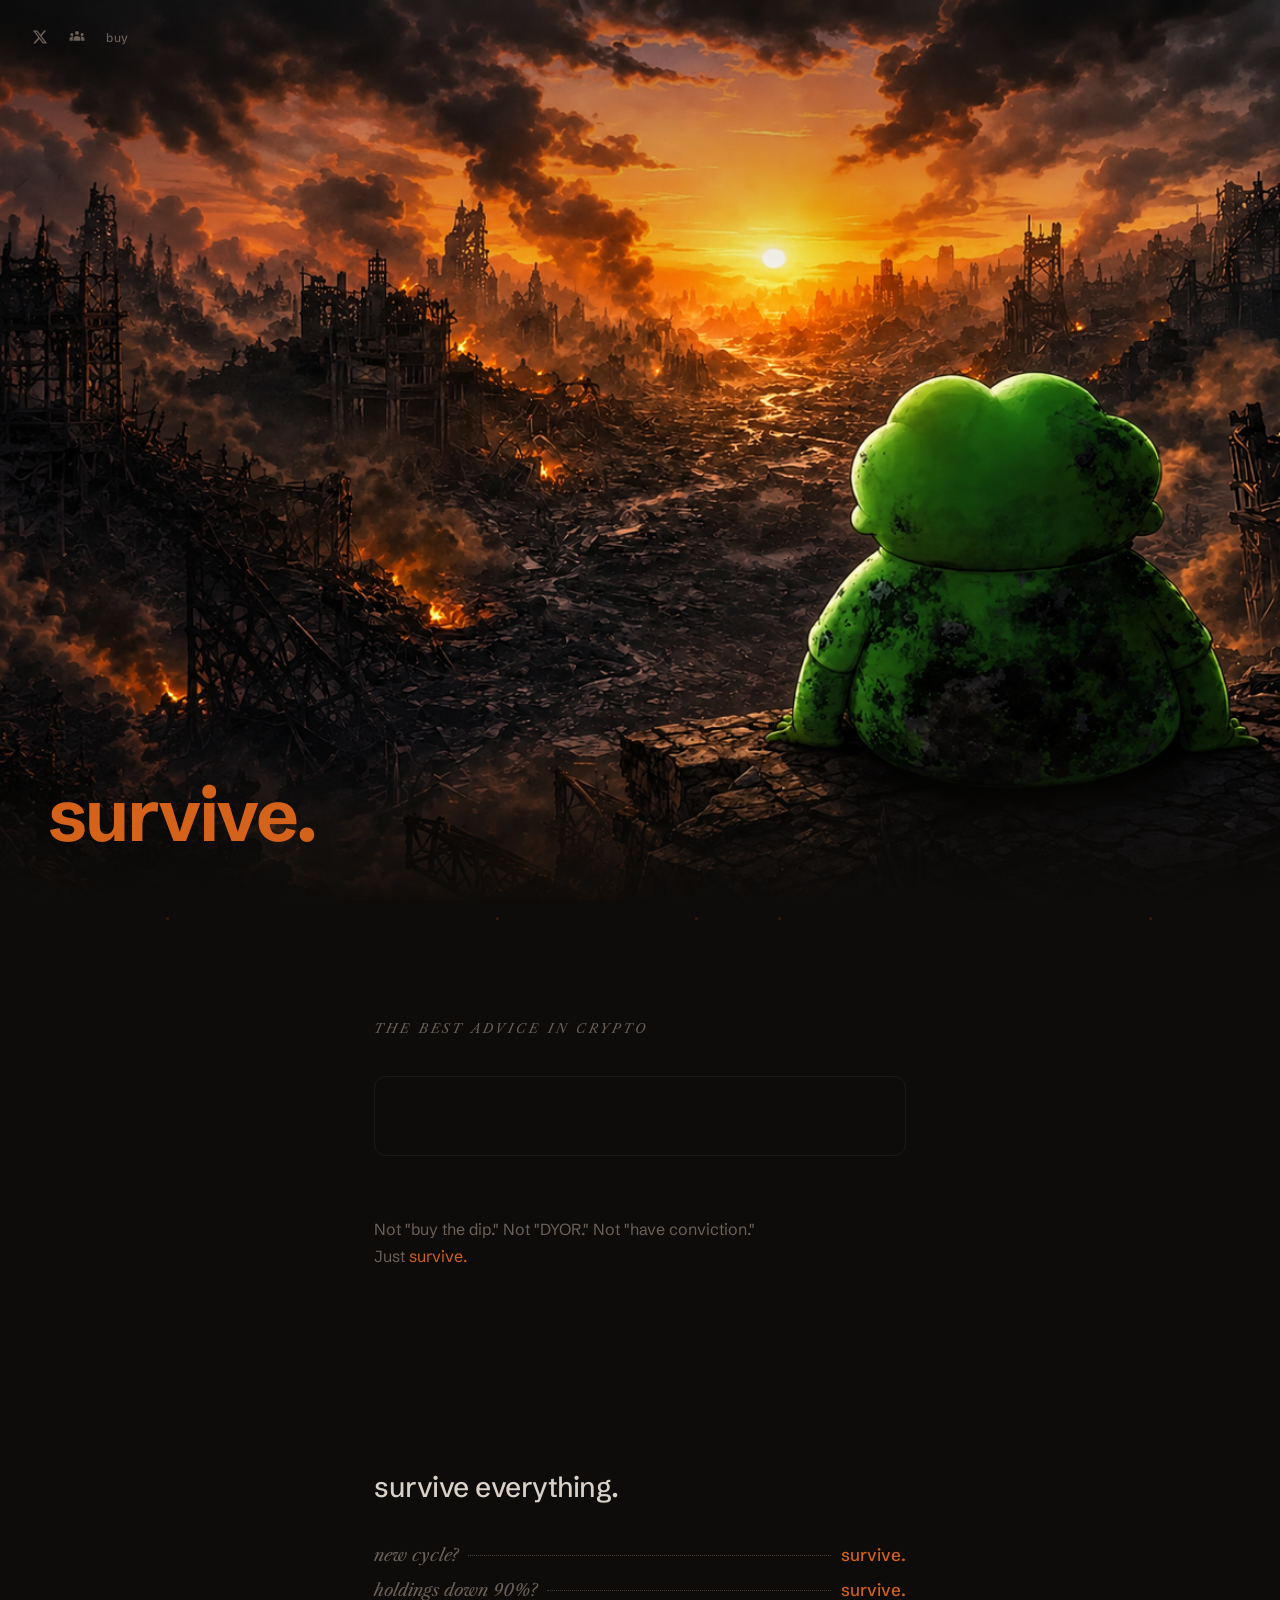
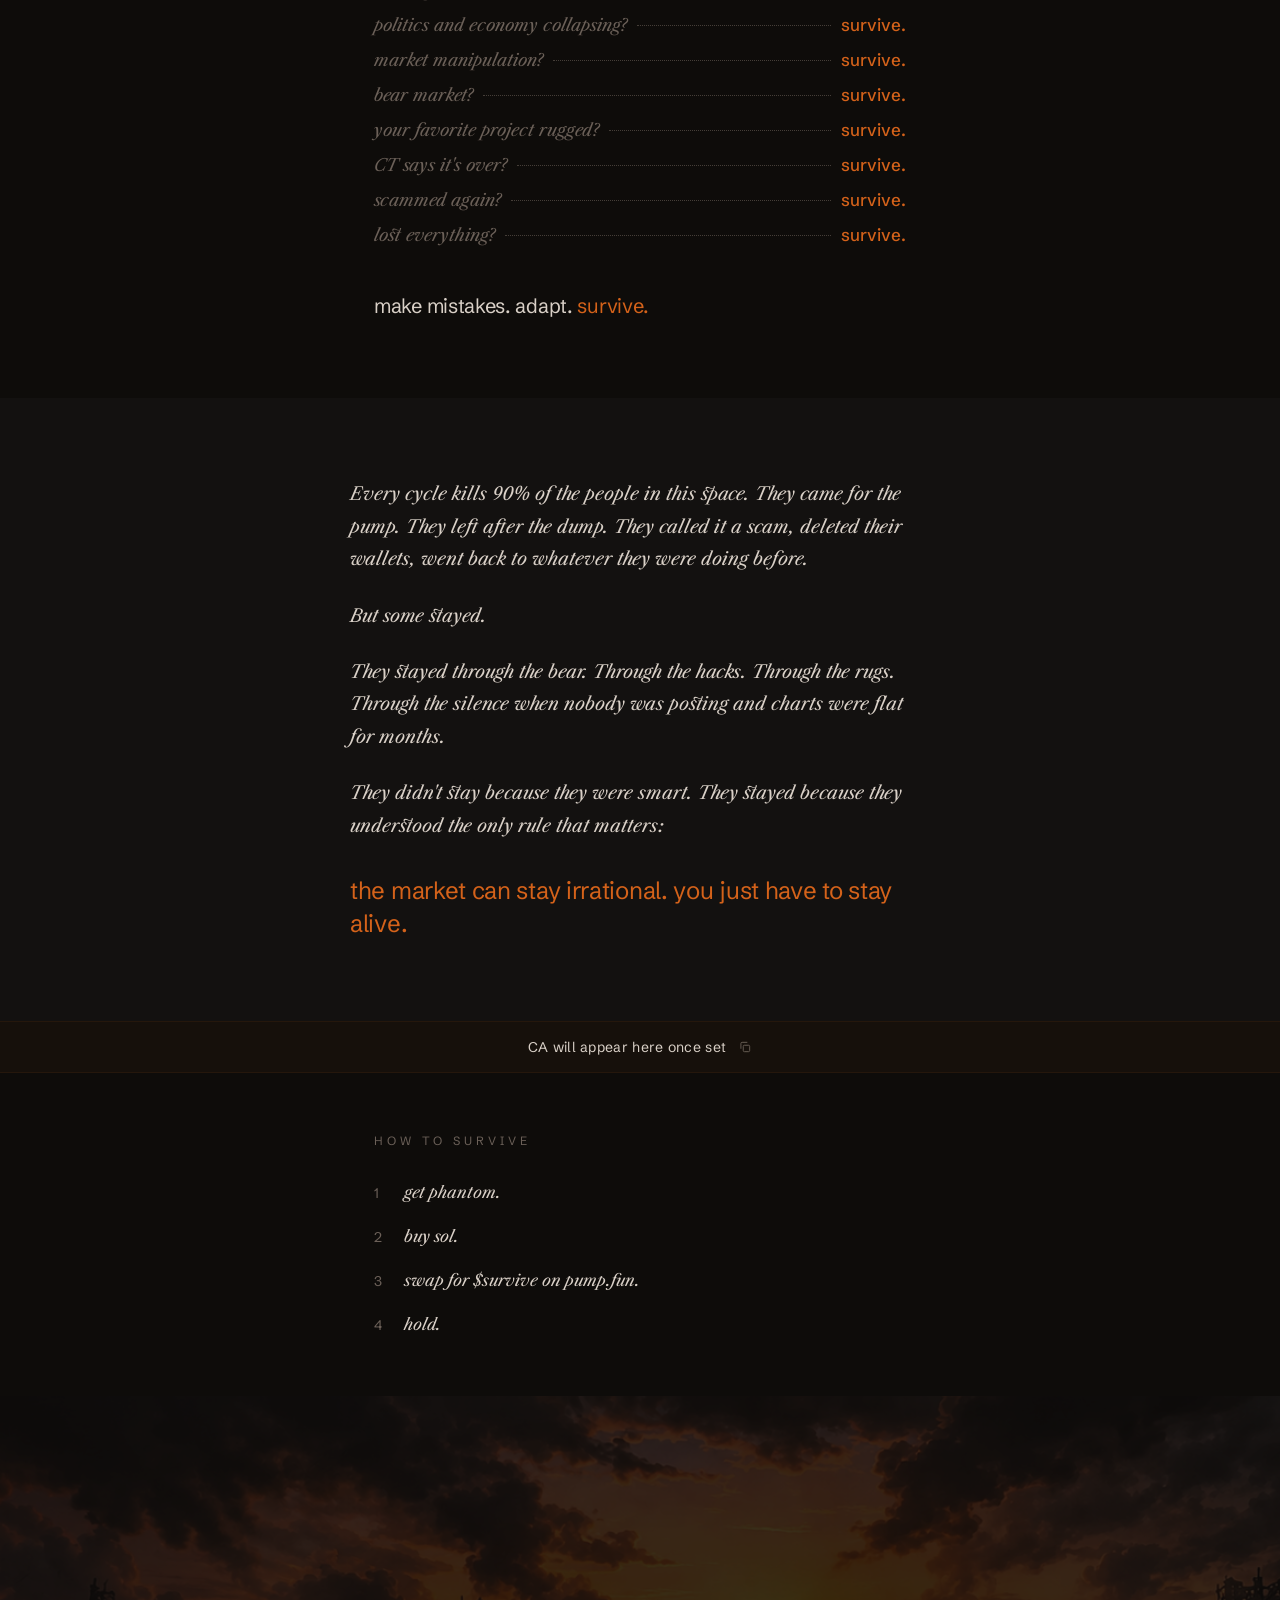
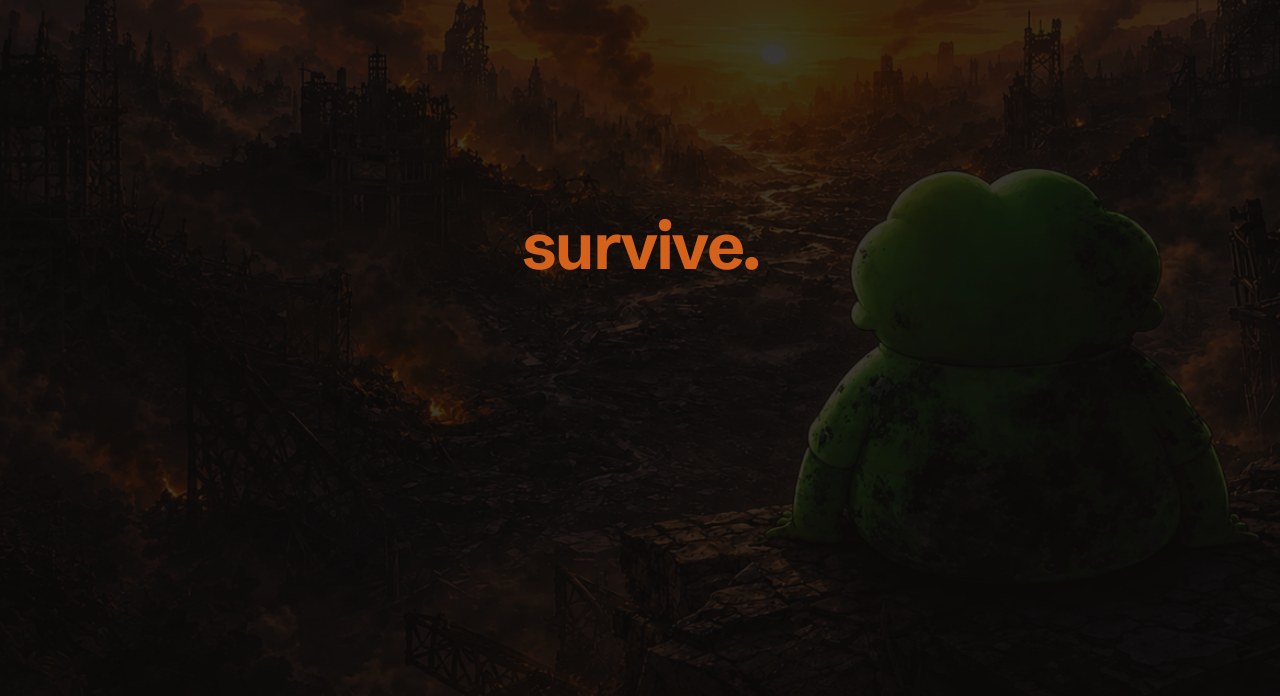
==== commit f65dac77: "move CA into nav (left, full, click to copy); drop scroll pill, shelter/bloom/on-chain text" ====
--- a/index.html
+++ b/index.html
@@ -15,27 +15,24 @@
 
     <!-- nav -->
     <nav class="nav">
-        <a id="nav-x" class="nav__icon" href="#" target="_blank" rel="noopener" aria-label="X">
-            <svg viewBox="0 0 24 24" width="16" height="16" fill="currentColor" aria-hidden="true"><path d="M18.244 2.25h3.308l-7.227 8.26 8.502 11.24H16.17l-5.214-6.817L4.99 21.75H1.68l7.73-8.835L1.254 2.25H8.08l4.713 6.231zm-1.161 17.52h1.833L7.084 4.126H5.117z"/></svg>
-        </a>
-        <a id="nav-community" class="nav__icon" href="#" target="_blank" rel="noopener" aria-label="Community">
-            <svg viewBox="0 0 24 24" width="18" height="18" fill="currentColor" aria-hidden="true">
-                <circle cx="12" cy="6.5" r="2.5"/>
-                <circle cx="5.2" cy="8.5" r="2"/>
-                <circle cx="18.8" cy="8.5" r="2"/>
-                <path d="M12 10.5c-2.8 0-4.6 1.7-4.6 4v2.5h9.2v-2.5c0-2.3-1.8-4-4.6-4z"/>
-                <path d="M5.2 11.5c-2 0-3.2 1.2-3.2 2.8V17h4.4v-2.5c0-1.3.4-2.4 1-3.2-.6-.05-1.4-.1-2.2 0z" opacity=".95"/>
-                <path d="M18.8 11.5c2 0 3.2 1.2 3.2 2.8V17h-4.4v-2.5c0-1.3-.4-2.4-1-3.2.6-.05 1.4-.1 2.2 0z" opacity=".95"/>
-            </svg>
-        </a>
-        <a id="nav-buy" class="nav__buy" href="#" target="_blank" rel="noopener">buy</a>
+        <span id="nav-ca" class="nav__ca" role="button" tabindex="0" aria-label="copy contract address" hidden></span>
+        <div class="nav__right">
+            <a id="nav-x" class="nav__icon" href="#" target="_blank" rel="noopener" aria-label="X">
+                <svg viewBox="0 0 24 24" width="16" height="16" fill="currentColor" aria-hidden="true"><path d="M18.244 2.25h3.308l-7.227 8.26 8.502 11.24H16.17l-5.214-6.817L4.99 21.75H1.68l7.73-8.835L1.254 2.25H8.08l4.713 6.231zm-1.161 17.52h1.833L7.084 4.126H5.117z"/></svg>
+            </a>
+            <a id="nav-community" class="nav__icon" href="#" target="_blank" rel="noopener" aria-label="Community">
+                <svg viewBox="0 0 24 24" width="18" height="18" fill="currentColor" aria-hidden="true">
+                    <circle cx="12" cy="6.5" r="2.5"/>
+                    <circle cx="5.2" cy="8.5" r="2"/>
+                    <circle cx="18.8" cy="8.5" r="2"/>
+                    <path d="M12 10.5c-2.8 0-4.6 1.7-4.6 4v2.5h9.2v-2.5c0-2.3-1.8-4-4.6-4z"/>
+                    <path d="M5.2 11.5c-2 0-3.2 1.2-3.2 2.8V17h4.4v-2.5c0-1.3.4-2.4 1-3.2-.6-.05-1.4-.1-2.2 0z" opacity=".95"/>
+                    <path d="M18.8 11.5c2 0 3.2 1.2 3.2 2.8V17h-4.4v-2.5c0-1.3-.4-2.4-1-3.2.6-.05 1.4-.1 2.2 0z" opacity=".95"/>
+                </svg>
+            </a>
+            <a id="nav-buy" class="nav__buy" href="#" target="_blank" rel="noopener">buy</a>
+        </div>
     </nav>
-
-    <!-- scroll-revealed CA pill -->
-    <div class="ca-pill" id="ca-pill" role="button" tabindex="0" aria-label="copy contract address">
-        <span class="ca-pill__label">CA</span>
-        <span class="ca-pill__value" id="ca-pill-value">—</span>
-    </div>
 
     <!-- I — HERO -->
     <section class="hero" id="hero">
@@ -98,10 +95,10 @@
     <section class="how">
         <p class="how__kicker">HOW TO SURVIVE</p>
         <ol class="how__list">
-            <li><span class="how__n">1</span><span class="how__t">get phantom. your shelter in the wasteland.</span></li>
+            <li><span class="how__n">1</span><span class="how__t">get phantom.</span></li>
             <li><span class="how__n">2</span><span class="how__t">buy sol.</span></li>
             <li><span class="how__n">3</span><span class="how__t">swap for $survive on pump.fun.</span></li>
-            <li><span class="how__n">4</span><span class="how__t">hold. the ruins will bloom again.</span></li>
+            <li><span class="how__n">4</span><span class="how__t">hold.</span></li>
         </ol>
     </section>
 
@@ -111,7 +108,6 @@
         <div class="foot__overlay"></div>
         <div class="foot__center">
             <h3 class="foot__word">survive.</h3>
-            <p class="foot__sub">on-chain.</p>
         </div>
     </section>
 
--- a/style.css
+++ b/style.css
@@ -37,8 +37,38 @@
 .nav {
     position: fixed;
     top: 28px;
+    left: 32px;
     right: 32px;
     z-index: 50;
+    display: flex;
+    align-items: center;
+    justify-content: space-between;
+    gap: 20px;
+    pointer-events: none;
+}
+
+.nav > * { pointer-events: auto; }
+
+.nav__ca {
+    font-family: 'Schibsted Grotesk', sans-serif;
+    font-style: normal;
+    font-size: 12px;
+    font-weight: 400;
+    letter-spacing: 0.3px;
+    color: var(--ash);
+    cursor: pointer;
+    user-select: none;
+    transition: color 0.25s ease;
+    max-width: 60vw;
+    overflow: hidden;
+    text-overflow: ellipsis;
+    white-space: nowrap;
+}
+
+.nav__ca:hover { color: var(--ember); }
+.nav__ca[hidden] { display: none; }
+
+.nav__right {
     display: flex;
     align-items: center;
     gap: 20px;
@@ -66,47 +96,6 @@
 }
 
 .nav__buy:hover { color: var(--ember); }
-
-/* --- SCROLL CA PILL --- */
-.ca-pill {
-    position: fixed;
-    top: 64px;
-    right: 32px;
-    z-index: 49;
-    font-family: 'Schibsted Grotesk', sans-serif;
-    font-style: normal;
-    font-size: 11px;
-    letter-spacing: 0.5px;
-    color: var(--smoke);
-    cursor: pointer;
-    user-select: none;
-    opacity: 0;
-    transform: translateY(-4px);
-    pointer-events: none;
-    transition: opacity 0.4s ease, transform 0.4s ease, color 0.25s ease;
-    display: flex;
-    align-items: center;
-    gap: 8px;
-}
-
-.ca-pill__label {
-    color: var(--smoke);
-    font-weight: 500;
-}
-
-.ca-pill__value {
-    color: var(--ash);
-    font-weight: 400;
-}
-
-body.past-hero .ca-pill {
-    opacity: 1;
-    transform: translateY(0);
-    pointer-events: auto;
-}
-
-.ca-pill:hover { color: var(--ember); }
-.ca-pill:hover .ca-pill__value { color: var(--ember); }
 
 /* --- I — HERO --- */
 .hero {
@@ -434,16 +423,8 @@
     line-height: 1;
     letter-spacing: -2px;
     color: var(--ember);
-    margin: 0 0 16px 0;
+    margin: 0;
     animation: pulse 5s ease-in-out infinite;
-}
-
-.foot__sub {
-    font-family: 'Schibsted Grotesk', sans-serif;
-    font-style: normal;
-    font-size: 12px;
-    letter-spacing: 1px;
-    color: var(--smoke);
 }
 
 @keyframes pulse {
@@ -505,14 +486,15 @@
 @media (max-width: 768px) {
     .nav {
         top: 20px;
+        left: 20px;
         right: 20px;
-        gap: 16px;
-    }
-    .ca-pill {
-        top: 52px;
-        right: 20px;
+        gap: 12px;
+    }
+    .nav__ca {
         font-size: 10px;
-    }
+        max-width: 55vw;
+    }
+    .nav__right { gap: 16px; }
     .hero__word {
         bottom: 32px;
         left: 24px;
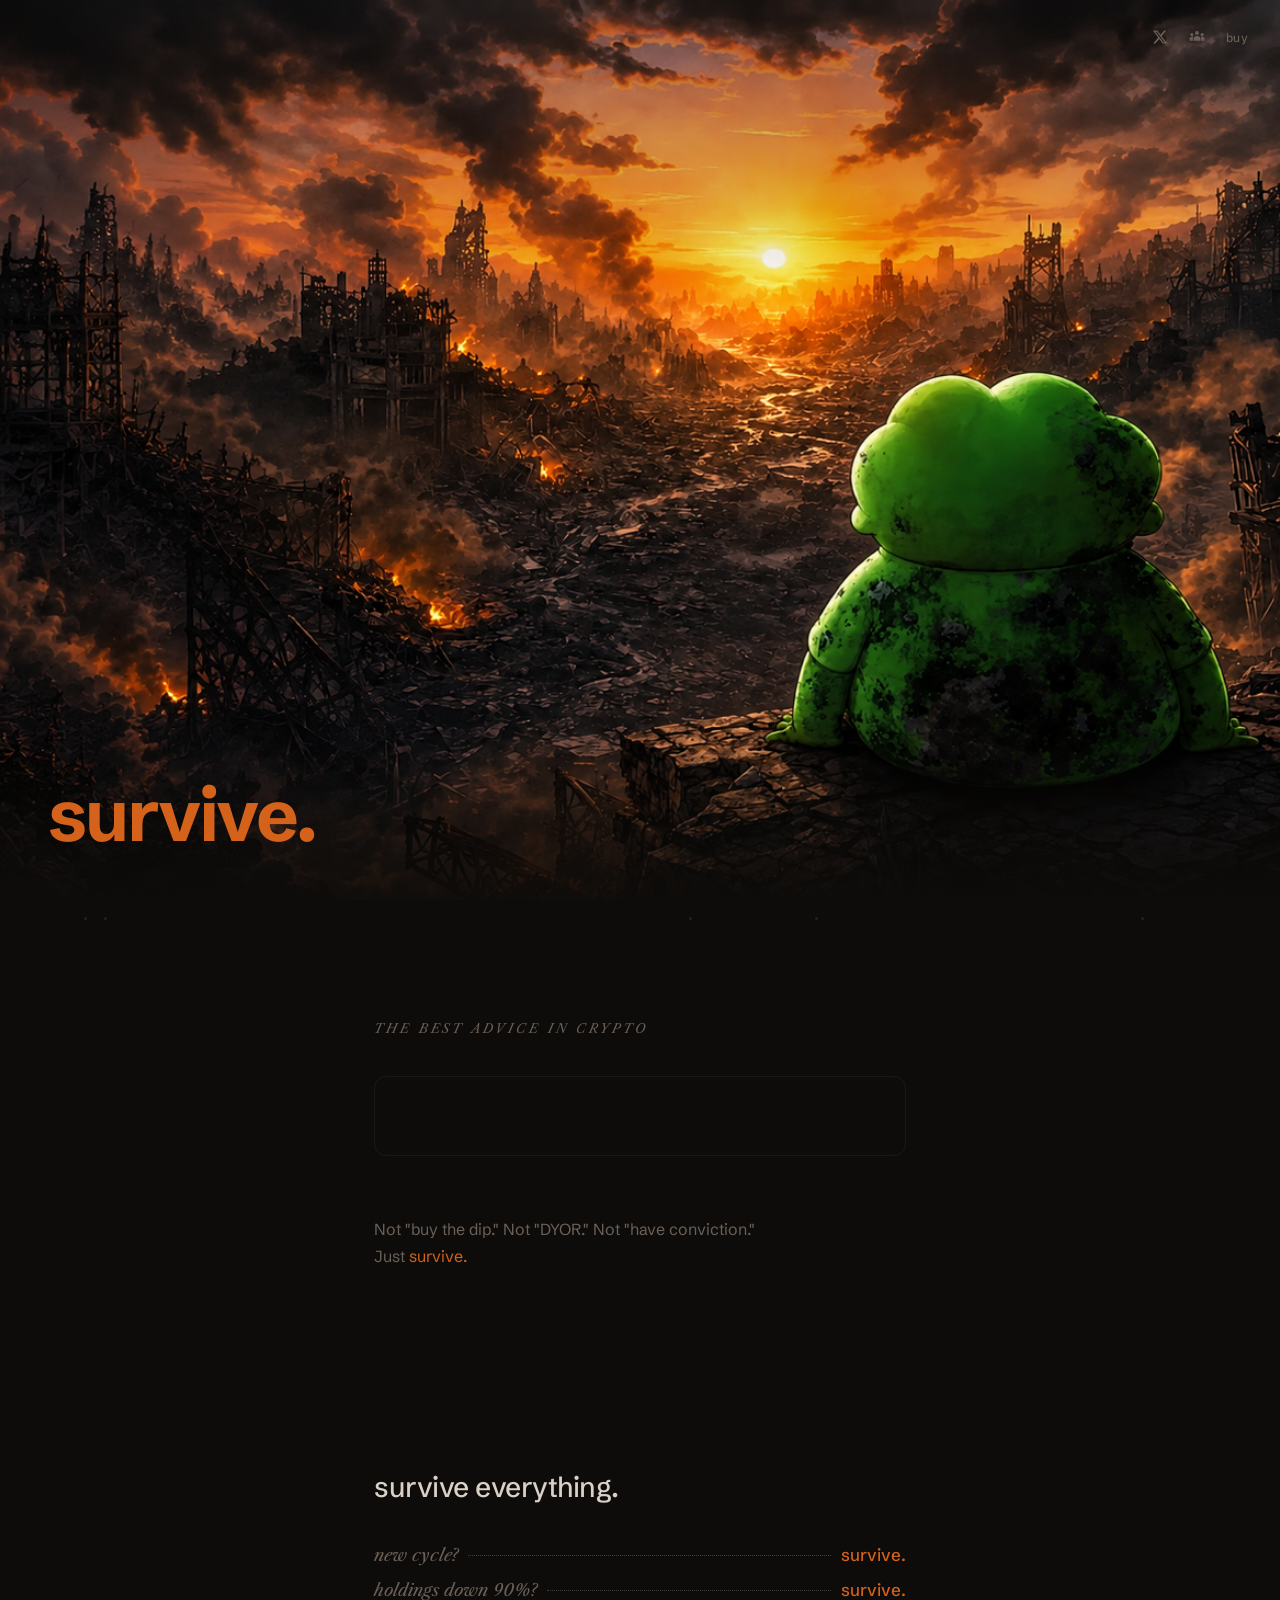
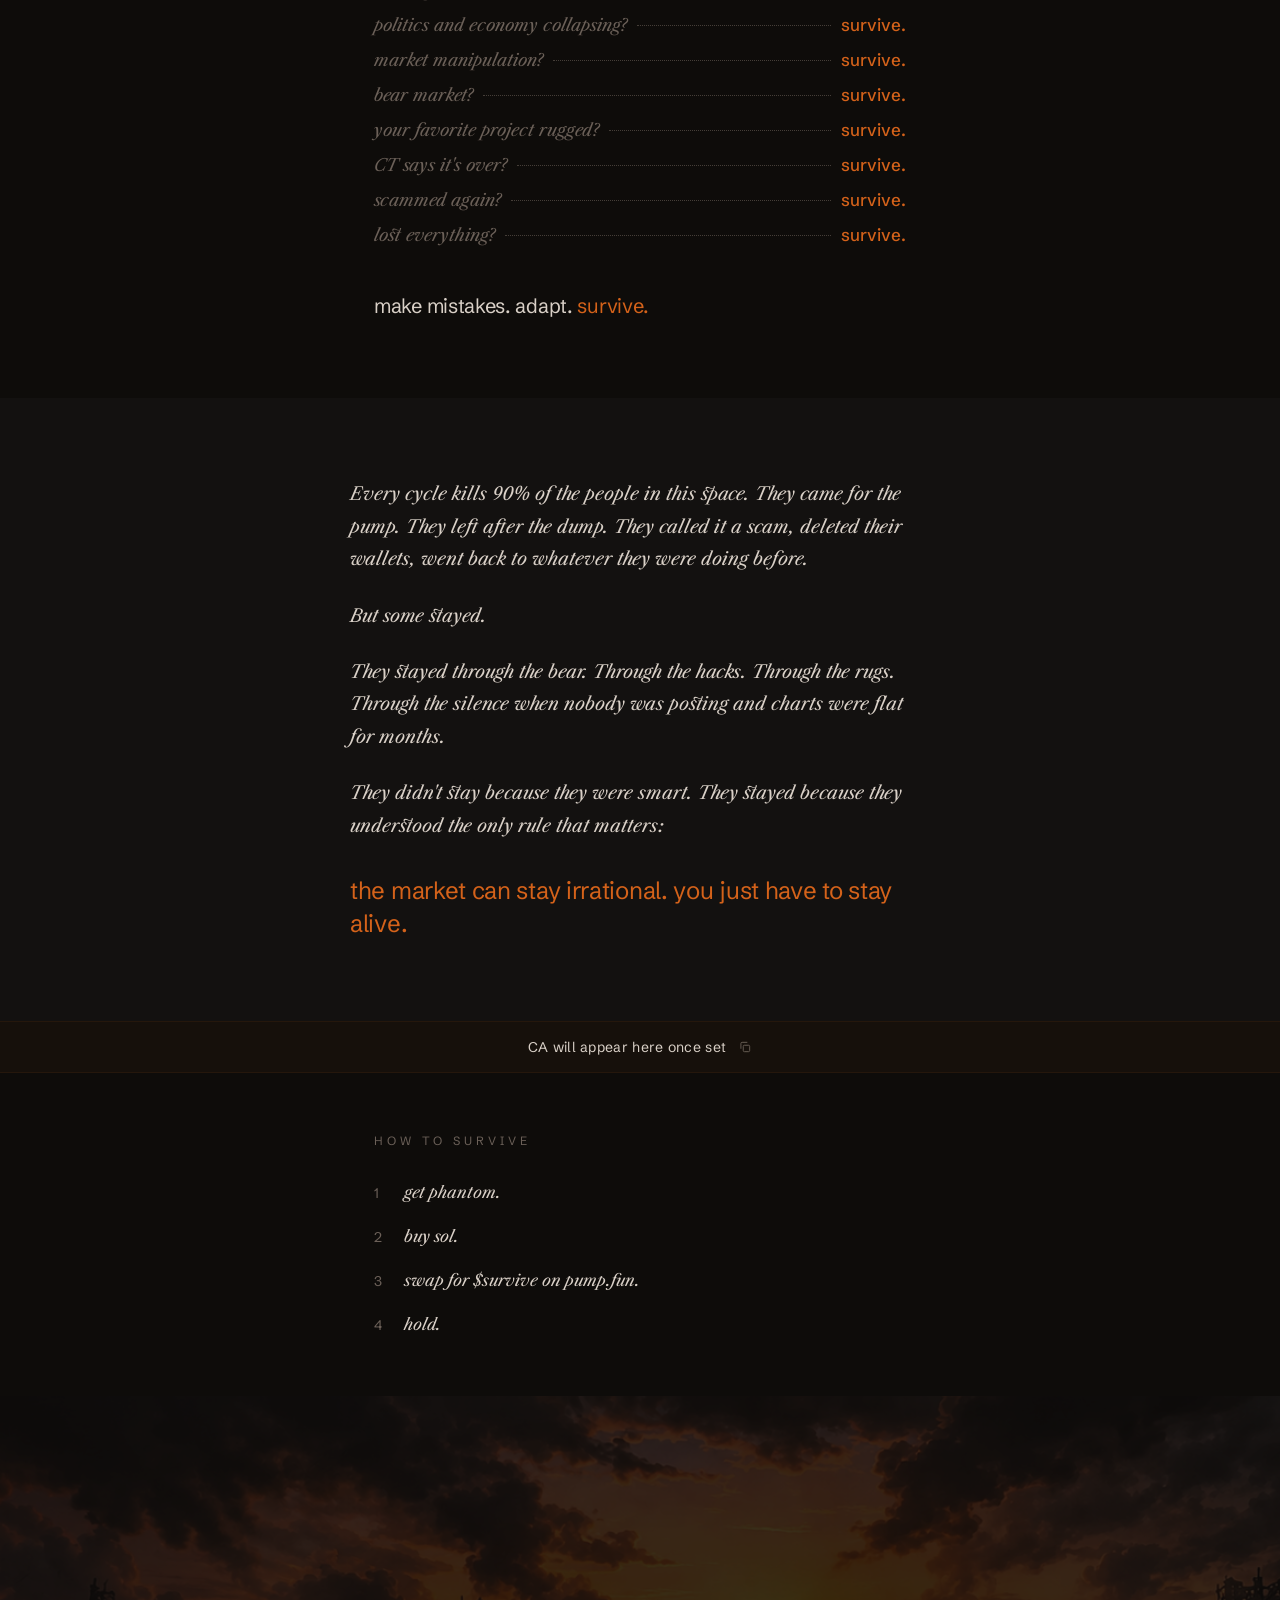
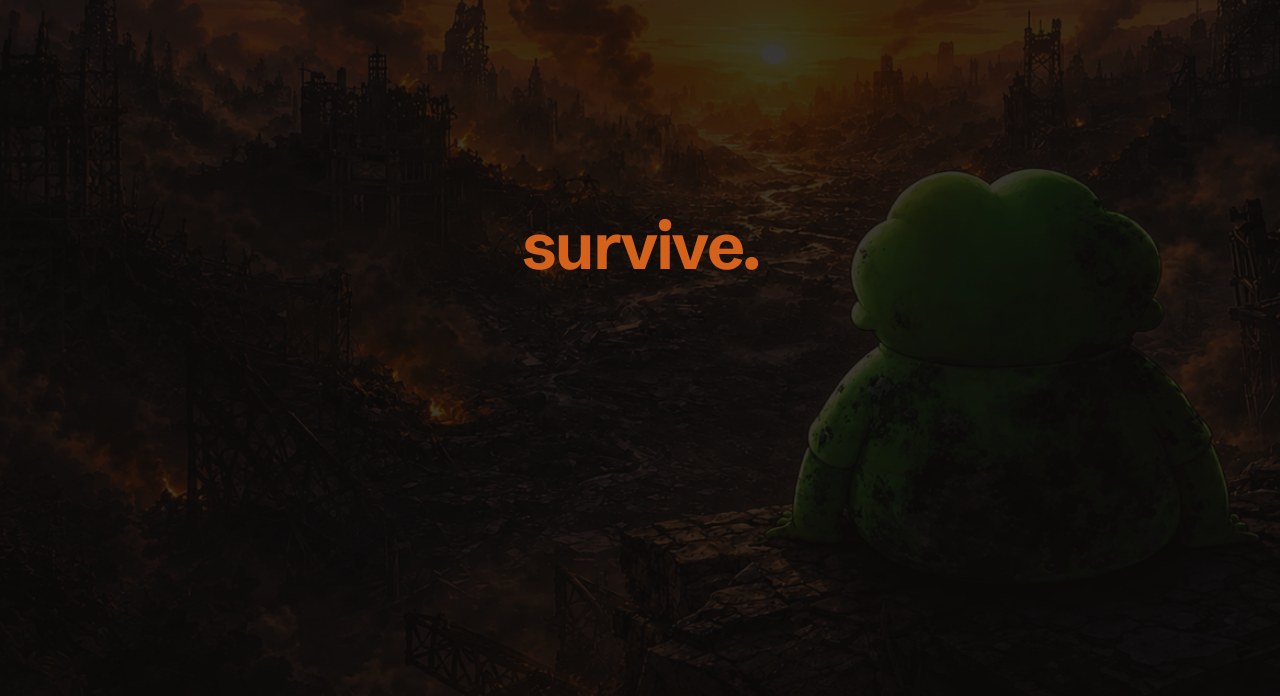
==== commit c0ca71c2: "hardcode default tweet blockquote in HTML so widgets.js auto-renders on load" ====
--- a/index.html
+++ b/index.html
@@ -46,7 +46,7 @@
     <section class="advice">
         <p class="advice__kicker">THE BEST ADVICE IN CRYPTO</p>
         <div class="embed__wrap" id="embed-wrap">
-            <!-- tweet injected by script.js -->
+            <blockquote class="twitter-tweet" data-theme="dark" data-dnt="true"><a href="https://x.com/boldleonidas/status/2054118787650335188"></a></blockquote>
         </div>
         <p class="advice__sub">
             Not "buy the dip." Not "DYOR." Not "have conviction."<br>
--- a/style.css
+++ b/style.css
@@ -42,7 +42,6 @@
     z-index: 50;
     display: flex;
     align-items: center;
-    justify-content: space-between;
     gap: 20px;
     pointer-events: none;
 }
@@ -72,6 +71,7 @@
     display: flex;
     align-items: center;
     gap: 20px;
+    margin-left: auto;
 }
 
 .nav__icon {
@@ -178,25 +178,9 @@
     min-height: 80px;
 }
 
-.embed__wrap .twitter-tweet,
-.embed__wrap iframe {
-    width: 100% !important;
-    max-width: 100% !important;
-}
-
 .embed__wrap:hover { border-color: var(--ember-hover); }
 
-.embed__wrap .twitter-tweet { margin: 0 !important; }
-
-.embed__wrap iframe {
-    border-radius: 12px !important;
-}
-
-.tweet-fallback {
-    display: block;
-    width: 100%;
-    height: auto;
-}
+.embed__wrap .twitter-tweet { margin: 0 auto !important; }
 
 /* --- IV — SURVIVE EVERYTHING --- */
 .every {
